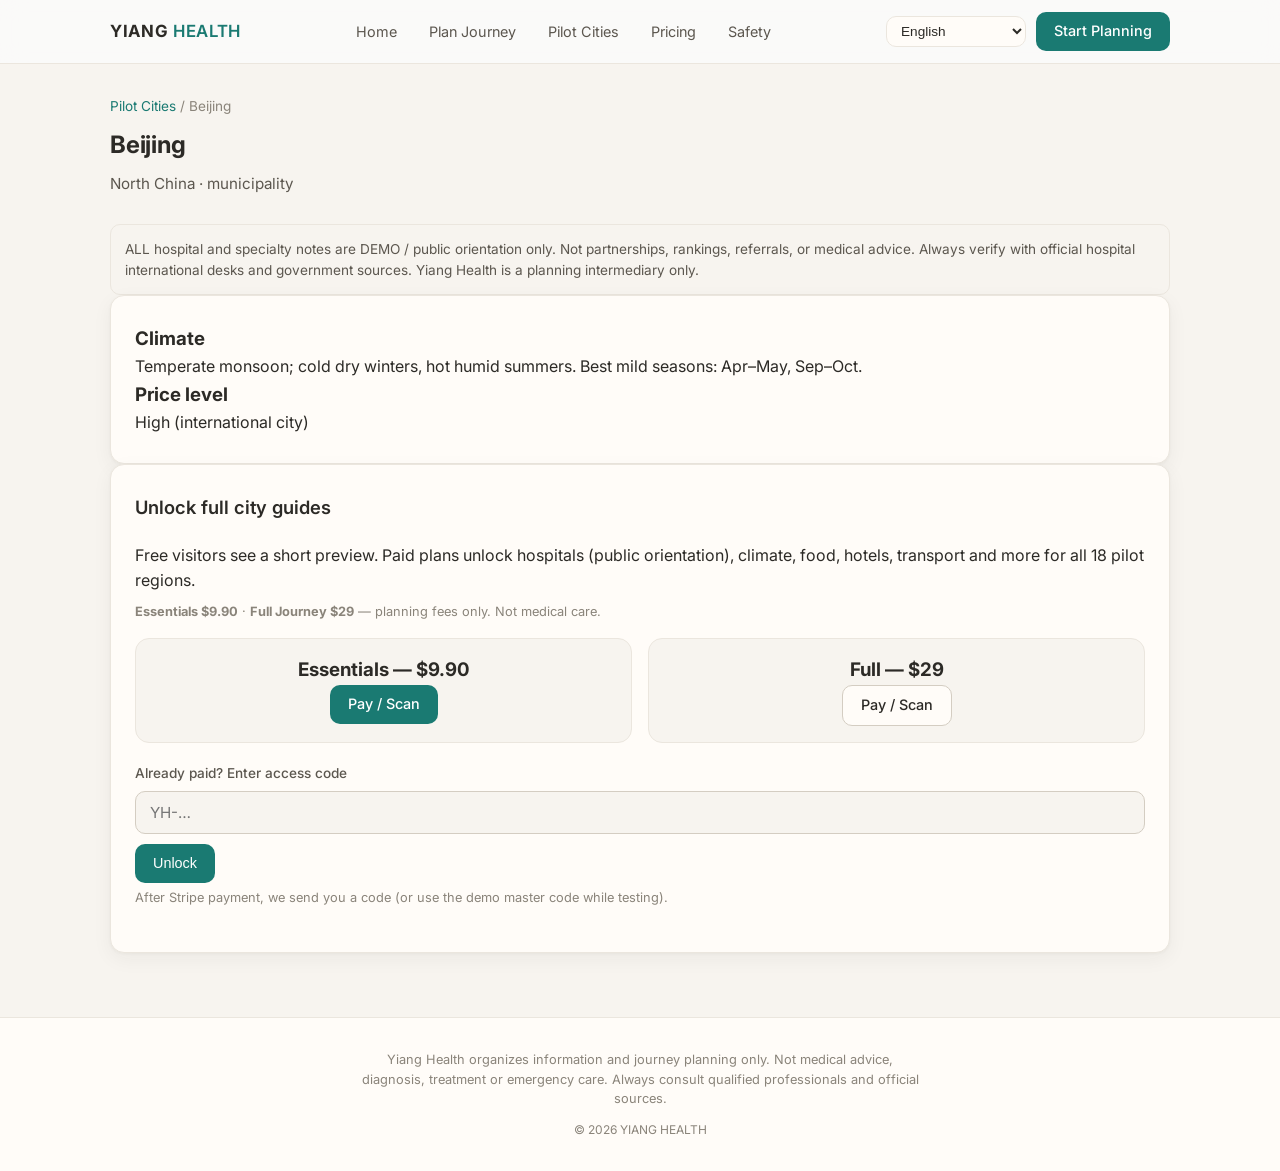
==== city.html @ 1e94e343 "Add PayPal WeChat Alipay payment panel" ====
<!DOCTYPE html>
<html lang="en">
<head>
  <meta charset="UTF-8">
  <meta name="viewport" content="width=device-width, initial-scale=1, viewport-fit=cover">
  <meta name="description" content="Pilot city detail — TCM orientation, climate, food, transport, hotels. Yiang Health planning intermediary. Not medical advice.">
  <meta name="theme-color" content="#1a7a72">
  <title>City Guide — Yiang Health</title>
  <link rel="manifest" href="manifest.json">
  <link rel="stylesheet" href="style.css">
  <link href="https://fonts.googleapis.com/css2?family=Inter:wght@400;500;600;700&display=swap" rel="stylesheet">
</head>
<body>
  <header class="site-header">
    <div class="header-inner">
      <a href="index.html" class="logo">YIANG <span>HEALTH</span></a>
      <button class="nav-toggle" aria-label="Menu" type="button"><span></span><span></span><span></span></button>
      <ul class="nav-links">
        <li><a href="index.html" data-i18n="nav_home">Home</a></li>
        <li><a href="planner.html" data-i18n="nav_planner">Plan Journey</a></li>
        <li><a href="destinations.html" data-i18n="nav_destinations">Pilot Cities</a></li>
        <li><a href="pricing.html" data-i18n="nav_pricing">Pricing</a></li>
        <li><a href="safety.html" data-i18n="nav_safety">Safety</a></li>
      </ul>
      <div class="header-actions">
        <select id="lang-select" aria-label="Language"></select>
        <a href="pricing.html" class="btn btn-primary" data-i18n="nav_start">Start Planning</a>
      </div>
    </div>
  </header>

  <main class="main">
    <div class="city-page" id="city-root">
      <p class="section-sub">Loading…</p>
    </div>
  </main>

  <footer class="site-footer">
    <div class="footer-inner">
      <p class="footer-disclaimer" data-i18n="footer_disclaimer">Yiang Health organizes information and journey planning only. Not medical advice.</p>
      <p class="footer-copy">© 2026 YIANG HEALTH</p>
    </div>
  </footer>

  <script src="modules/config.js"></script>
  <script src="modules/data.js"></script>
  <script src="modules/safety.js"></script>
  <script src="modules/i18n.js"></script>
  <script src="modules/access.js"></script>
  <script src="modules/wellness.js"></script>
  <script src="script.js"></script>
  <script>
  (function(){
    function lang(){ return (window.I18n && I18n.getCurrentLang()) || 'en'; }
    function L(obj){ if(!obj) return ''; if(typeof obj==='string') return obj; return obj[lang()] || obj.en || obj['zh-CN'] || ''; }

    async function loadPilots(){
      try {
        const r = await fetch('data/pilots.json');
        return await r.json();
      } catch(e){ return null; }
    }

    function paywallHtml(){
      const cfg = window.YiangConfig || {};
      const ess = (cfg.pricing||{}).essentials || {};
      const full = (cfg.pricing||{}).full || {};
      return `
        <div class="planner-card paywall-card">
          <h2>Unlock full city guides</h2>
          <p>Free visitors see a short preview. Paid plans unlock hospitals (public orientation), climate, food, hotels, transport and more for all 18 pilot regions.</p>
          <p class="storage-notice"><strong>Essentials $9.90</strong> · <strong>Full Journey $29</strong> — planning fees only. Not medical care.</p>
          <div class="pay-row">
            <div class="pay-block">
              <h3>Essentials — $9.90</h3>
              ${ess.qrImage ? `<img class="qr-img" src="${ess.qrImage}" alt="Pay QR Essentials" onerror="this.style.display='none'">` : ''}
              <a class="btn btn-primary" id="city-pay-ess" href="${ess.paymentUrl || '#'}" target="_blank" rel="noopener">Pay / Scan</a>
            </div>
            <div class="pay-block">
              <h3>Full — $29</h3>
              ${full.qrImage ? `<img class="qr-img" src="${full.qrImage}" alt="Pay QR Full" onerror="this.style.display='none'">` : ''}
              <a class="btn btn-secondary" id="city-pay-full" href="${full.paymentUrl || '#'}" target="_blank" rel="noopener">Pay / Scan</a>
            </div>
          </div>
          <div class="form-group" style="margin-top:20px">
            <label for="unlock-code">Already paid? Enter access code</label>
            <input type="text" id="unlock-code" placeholder="YH-…">
            <button type="button" class="btn btn-primary" id="btn-unlock" style="margin-top:10px">Unlock</button>
            <p class="form-hint">After Stripe payment, we send you a code (or use the demo master code while testing).</p>
          </div>
        </div>`;
    }

    function render(city, meta){
      const root = document.getElementById('city-root');
      const unlocked = window.AccessControl && AccessControl.hasAccess('essentials');
      const name = L(city.name);
      document.title = name + ' — Yiang Health';

      let distHtml = '';
      try {
        const home = JSON.parse(localStorage.getItem('yiang_home_coords')||'null');
        if(home && city.coords){
          const km = AccessControl.distanceKm(home.lat, home.lon, city.coords[0], city.coords[1]);
          distHtml = `<p class="city-dist">Approx. distance from your saved location: <strong>${km} km</strong> (great-circle, not flight path).</p>`;
        }
      } catch(e){}

      const preview = `
        <p class="breadcrumb"><a href="destinations.html">Pilot Cities</a> / ${name}</p>
        <h1 class="section-title">${name}</h1>
        <p class="section-sub">${L(city.region)} · ${city.pilotLevel || 'pilot'}</p>
        ${distHtml}
        <div class="disclaimer-box"><p>${L(meta.dataDisclaimer)}</p></div>
        <div class="planner-card">
          <h3>Climate</h3>
          <p>${L(city.climate)}</p>
          <h3>Price level</h3>
          <p>${L(city.priceLevel)}</p>
        </div>`;

      if(!unlocked){
        root.innerHTML = preview + paywallHtml();
        wireUnlock();
        return;
      }

      const hospitals = (city.hospitals||[]).map(h => `
        <div class="hospital-card">
          <strong>${L(h.name)}</strong>
          <div class="note">${L(h.note)}</div>
          <div class="action-meta">${(h.focus||[]).map(f=>`<span class="action-cat">${f}</span>`).join(' ')}</div>
        </div>`).join('');

      const attrs = (city.attractions||[]).map(a => `<li>${L(a)}</li>`).join('');

      root.innerHTML = preview + `
        <div class="planner-card">
          <h3>TCM / wellness orientation</h3>
          <p>${L(city.tcmFocus)}</p>
          <h3>Publicly known institutions (DEMO)</h3>
          ${hospitals || '<p>See official sources.</p>'}
        </div>
        <div class="planner-card">
          <h3>Transport</h3><p>${L(city.transport)}</p>
          <h3>Food</h3><p>${L(city.food)}</p>
          <h3>Hotels</h3><p>${L(city.hotelsNote)}</p>
          <h3>Attractions</h3><ul>${attrs}</ul>
        </div>
        <div class="planner-card">
          <h3>Official sources</h3>
          ${(city.officialSources||[]).map(s=>`<div><a href="${s.url}" target="_blank" rel="noopener">${s.name}</a></div>`).join('')}
          <p class="storage-notice">${city.disclaimer || ''}</p>
        </div>`;
    }

    function wireUnlock(){
      const btn = document.getElementById('btn-unlock');
      if(!btn) return;
      btn.addEventListener('click', () => {
        const code = (document.getElementById('unlock-code')||{}).value || '';
        const r = AccessControl.unlock('essentials', code.trim());
        if(r.ok){ location.reload(); }
        else alert(r.message || 'Invalid code');
      });
      // fix empty payment urls
      ['city-pay-ess','city-pay-full'].forEach((id,i)=>{
        const a = document.getElementById(id);
        if(!a) return;
        if(!a.getAttribute('href') || a.getAttribute('href')==='#'){
          a.addEventListener('click', e => {
            e.preventDefault();
            alert('Set Stripe Payment Link in modules/config.js (pricing.essentials.paymentUrl / full.paymentUrl), and optional QR images under assets/qr/');
          });
        }
      });
    }

    document.addEventListener('DOMContentLoaded', async () => {
      if(window.I18n) I18n.init();
      const params = new URLSearchParams(location.search);
      const id = params.get('id') || 'beijing';
      const data = await loadPilots();
      if(!data){ document.getElementById('city-root').innerHTML = '<p>Failed to load data.</p>'; return; }
      const city = (data.pilots||[]).find(c => c.id === id);
      if(!city){ document.getElementById('city-root').innerHTML = '<p>City not found. <a href="destinations.html">Back</a></p>'; return; }
      render(city, data);
    });
  })();
  if ('serviceWorker' in navigator) navigator.serviceWorker.register('service-worker.js').catch(()=>{});
  </script>
</body>
</html>
---- style.css ----
/* YIANG HEALTH V1.0 - Premium Minimal Design System */
:root {
  /* Warm Yiang Health palette — calm, inviting, trustworthy */
  --bg: #f7f4ef;
  --bg-card: #fffcf8;
  --text: #2c2a26;
  --text-secondary: #5c574f;
  --text-muted: #8a847a;
  --accent: #1a7a72;
  --accent-hover: #14635d;
  --accent-soft: #e4f3f1;
  --accent-warm: #c4784a;
  --border: #ebe6de;
  --border-strong: #d4cdc2;
  --danger: #b91c1c;
  --danger-bg: #fef2f2;
  --success: #2d7a4f;
  --radius: 14px;
  --radius-sm: 10px;
  --shadow: 0 1px 3px rgba(44,42,38,0.04), 0 6px 20px rgba(44,42,38,0.05);
  --shadow-lg: 0 8px 32px rgba(44,42,38,0.08);
  --font: 'Inter', -apple-system, BlinkMacSystemFont, 'Segoe UI', Roboto, 'Helvetica Neue', Arial, sans-serif;
  --font-cjk: 'Noto Sans SC', 'PingFang SC', 'Microsoft YaHei', sans-serif;
  --max-width: 1100px;
  --header-h: 64px;
}

*, *::before, *::after { box-sizing: border-box; margin: 0; padding: 0; }

html { scroll-behavior: smooth; }

body {
  font-family: var(--font);
  background: var(--bg);
  color: var(--text);
  line-height: 1.6;
  min-height: 100vh;
  -webkit-font-smoothing: antialiased;
}

body:lang(zh-CN), body:lang(zh-TW), [lang="zh-CN"], [lang="zh-TW"] {
  font-family: var(--font), var(--font-cjk);
}

/* RTL */
[dir="rtl"] body, html[dir="rtl"] { direction: rtl; text-align: right; }

a { color: var(--accent); text-decoration: none; }
a:hover { color: var(--accent-hover); }

img { max-width: 100%; height: auto; }

/* Header */
.site-header {
  position: sticky;
  top: 0;
  z-index: 100;
  background: rgba(250,250,250,0.92);
  backdrop-filter: blur(12px);
  border-bottom: 1px solid var(--border);
  height: var(--header-h);
}

.header-inner {
  max-width: var(--max-width);
  margin: 0 auto;
  padding: 0 20px;
  height: 100%;
  display: flex;
  align-items: center;
  justify-content: space-between;
  gap: 16px;
}

.logo {
  font-weight: 700;
  font-size: 1.05rem;
  letter-spacing: 0.04em;
  color: var(--text);
  white-space: nowrap;
}

.logo span { color: var(--accent); font-weight: 600; }

.nav-links {
  display: flex;
  align-items: center;
  gap: 8px;
  list-style: none;
}

.nav-links a {
  color: var(--text-secondary);
  font-size: 0.9rem;
  padding: 8px 12px;
  border-radius: var(--radius-sm);
  transition: background 0.15s, color 0.15s;
}

.nav-links a:hover, .nav-links a.active {
  color: var(--text);
  background: var(--accent-soft);
}

.header-actions {
  display: flex;
  align-items: center;
  gap: 10px;
}

#lang-select {
  font-size: 0.85rem;
  padding: 6px 10px;
  border: 1px solid var(--border);
  border-radius: var(--radius-sm);
  background: var(--bg-card);
  color: var(--text);
  cursor: pointer;
  max-width: 140px;
}

.btn {
  display: inline-flex;
  align-items: center;
  justify-content: center;
  gap: 6px;
  padding: 10px 18px;
  font-size: 0.9rem;
  font-weight: 500;
  border-radius: var(--radius-sm);
  border: none;
  cursor: pointer;
  transition: background 0.15s, transform 0.1s, box-shadow 0.15s;
  text-decoration: none;
  line-height: 1.3;
}

.btn:active { transform: scale(0.98); }

.btn-primary {
  background: var(--accent);
  color: #fff;
}

.btn-primary:hover {
  background: var(--accent-hover);
  color: #fff;
}

.btn-secondary {
  background: var(--bg-card);
  color: var(--text);
  border: 1px solid var(--border-strong);
}

.btn-secondary:hover {
  background: var(--accent-soft);
  border-color: var(--accent);
}

.btn-ghost {
  background: transparent;
  color: var(--text-secondary);
}

.btn-lg {
  padding: 14px 28px;
  font-size: 1rem;
  border-radius: var(--radius);
}

.btn-block { width: 100%; }

/* Main */
.main {
  max-width: var(--max-width);
  margin: 0 auto;
  padding: 32px 20px 64px;
}

/* Hero */
.hero {
  text-align: center;
  padding: 48px 0 56px;
}

.hero-badge {
  display: inline-block;
  font-size: 0.8rem;
  font-weight: 500;
  color: var(--accent);
  background: var(--accent-soft);
  padding: 6px 14px;
  border-radius: 100px;
  margin-bottom: 20px;
  letter-spacing: 0.02em;
}

.hero h1 {
  font-size: clamp(1.6rem, 4vw, 2.4rem);
  font-weight: 700;
  line-height: 1.25;
  letter-spacing: -0.02em;
  max-width: 780px;
  margin: 0 auto 16px;
}

.hero-sub {
  font-size: 1.05rem;
  color: var(--text-secondary);
  max-width: 620px;
  margin: 0 auto 32px;
  line-height: 1.55;
}

.hero-cta {
  display: flex;
  flex-wrap: wrap;
  gap: 12px;
  justify-content: center;
}

.core-position {
  margin-top: 40px;
  padding: 20px 24px;
  background: var(--bg-card);
  border: 1px solid var(--border);
  border-radius: var(--radius);
  max-width: 520px;
  margin-left: auto;
  margin-right: auto;
  box-shadow: var(--shadow);
}

.core-position p {
  font-size: 0.95rem;
  font-weight: 500;
  color: var(--text);
}

.core-position .zh {
  margin-top: 6px;
  font-size: 0.9rem;
  color: var(--text-secondary);
}

/* Value cards */
.values {
  display: grid;
  grid-template-columns: repeat(auto-fit, minmax(240px, 1fr));
  gap: 16px;
  margin-top: 48px;
}

.value-card {
  background: var(--bg-card);
  border: 1px solid var(--border);
  border-radius: var(--radius);
  padding: 24px;
  box-shadow: var(--shadow);
  transition: box-shadow 0.2s;
}

.value-card:hover { box-shadow: var(--shadow-lg); }

.value-card h3 {
  font-size: 1rem;
  font-weight: 600;
  margin-bottom: 8px;
  color: var(--text);
}

.value-card p {
  font-size: 0.9rem;
  color: var(--text-secondary);
  line-height: 1.5;
}

/* Section titles */
.section-title {
  font-size: 1.5rem;
  font-weight: 700;
  letter-spacing: -0.01em;
  margin-bottom: 8px;
}

.section-sub {
  color: var(--text-secondary);
  margin-bottom: 28px;
  font-size: 0.95rem;
}

/* Planner */
.planner-wrap {
  max-width: 640px;
  margin: 0 auto;
}

.steps-indicator {
  display: flex;
  gap: 8px;
  margin-bottom: 28px;
}

.step-dot {
  flex: 1;
  height: 4px;
  background: var(--border);
  border-radius: 2px;
  transition: background 0.2s;
}

.step-dot.active { background: var(--accent); }
.step-dot.done { background: var(--accent); opacity: 0.5; }

.planner-card {
  background: var(--bg-card);
  border: 1px solid var(--border);
  border-radius: var(--radius);
  padding: 28px 24px;
  box-shadow: var(--shadow);
}

.planner-card h2 {
  font-size: 1.15rem;
  font-weight: 600;
  margin-bottom: 20px;
}

.form-group {
  margin-bottom: 18px;
}

.form-group label {
  display: block;
  font-size: 0.85rem;
  font-weight: 500;
  color: var(--text-secondary);
  margin-bottom: 6px;
}

.form-group input,
.form-group select,
.form-group textarea {
  width: 100%;
  padding: 11px 14px;
  font-size: 0.95rem;
  border: 1px solid var(--border-strong);
  border-radius: var(--radius-sm);
  background: var(--bg);
  color: var(--text);
  font-family: inherit;
  transition: border-color 0.15s;
}

.form-group input:focus,
.form-group select:focus,
.form-group textarea:focus {
  outline: none;
  border-color: var(--accent);
  box-shadow: 0 0 0 3px var(--accent-soft);
}

.form-group textarea {
  min-height: 100px;
  resize: vertical;
}

.form-hint {
  font-size: 0.8rem;
  color: var(--text-muted);
  margin-top: 6px;
  line-height: 1.4;
}

.purpose-grid {
  display: grid;
  grid-template-columns: 1fr 1fr;
  gap: 10px;
}

.purpose-option {
  position: relative;
}

.purpose-option input {
  position: absolute;
  opacity: 0;
  pointer-events: none;
}

.purpose-option label {
  display: block;
  padding: 14px 12px;
  border: 1px solid var(--border-strong);
  border-radius: var(--radius-sm);
  font-size: 0.88rem;
  font-weight: 500;
  text-align: center;
  cursor: pointer;
  transition: all 0.15s;
  color: var(--text);
  margin: 0;
}

.purpose-option input:checked + label {
  border-color: var(--accent);
  background: var(--accent-soft);
  color: var(--accent);
}

.dest-chips {
  display: flex;
  flex-wrap: wrap;
  gap: 8px;
}

.dest-chip {
  display: inline-flex;
  align-items: center;
  gap: 4px;
}

.dest-chip input { display: none; }

.dest-chip label {
  padding: 8px 14px;
  border: 1px solid var(--border-strong);
  border-radius: 100px;
  font-size: 0.85rem;
  cursor: pointer;
  transition: all 0.15s;
  margin: 0;
}

.dest-chip input:checked + label {
  background: var(--accent);
  border-color: var(--accent);
  color: #fff;
}

.planner-actions {
  display: flex;
  gap: 12px;
  margin-top: 24px;
  flex-wrap: wrap;
}

.planner-actions .btn { flex: 1; min-width: 120px; }

/* Results */
.result-card {
  background: var(--bg-card);
  border: 1px solid var(--border);
  border-radius: var(--radius);
  padding: 24px;
  margin-bottom: 16px;
  box-shadow: var(--shadow);
}

.result-card h3 {
  font-size: 1rem;
  font-weight: 600;
  margin-bottom: 12px;
  color: var(--accent);
}

.result-meta {
  display: flex;
  flex-wrap: wrap;
  gap: 12px;
  font-size: 0.85rem;
  color: var(--text-muted);
  margin-bottom: 20px;
}

.dest-item {
  padding: 14px 0;
  border-bottom: 1px solid var(--border);
}

.dest-item:last-child { border-bottom: none; }

.dest-item strong { display: block; margin-bottom: 4px; }

.dest-item .note {
  font-size: 0.85rem;
  color: var(--text-muted);
  margin-top: 4px;
}

.phase-item {
  padding: 12px 0;
  border-bottom: 1px solid var(--border);
}

.phase-item:last-child { border-bottom: none; }

.phase-item .phase-name {
  font-weight: 600;
  font-size: 0.9rem;
  margin-bottom: 4px;
}

.list-plain {
  list-style: none;
}

.list-plain li {
  padding: 8px 0;
  padding-left: 18px;
  position: relative;
  font-size: 0.92rem;
  color: var(--text-secondary);
}

.list-plain li::before {
  content: '·';
  position: absolute;
  left: 4px;
  color: var(--accent);
  font-weight: 700;
}

.source-item {
  padding: 10px 0;
  border-bottom: 1px solid var(--border);
  font-size: 0.9rem;
}

.source-item:last-child { border-bottom: none; }

.source-item a { font-weight: 500; }

.disclaimer-box {
  background: #f8f8f8;
  border: 1px solid var(--border);
  border-radius: var(--radius-sm);
  padding: 16px;
  font-size: 0.85rem;
  color: var(--text-secondary);
  line-height: 1.5;
}

/* Emergency */
.emergency-box {
  background: var(--danger-bg);
  border: 1px solid #fecaca;
  border-radius: var(--radius);
  padding: 32px 24px;
  text-align: center;
  max-width: 520px;
  margin: 40px auto;
}

.emergency-box h2 {
  color: var(--danger);
  font-size: 1.2rem;
  margin-bottom: 12px;
}

.emergency-box p {
  color: var(--text);
  margin-bottom: 24px;
  line-height: 1.55;
}

/* Destinations page */
.city-grid {
  display: grid;
  grid-template-columns: repeat(auto-fill, minmax(260px, 1fr));
  gap: 16px;
}

.city-card {
  background: var(--bg-card);
  border: 1px solid var(--border);
  border-radius: var(--radius);
  padding: 22px;
  box-shadow: var(--shadow);
}

.city-card h3 {
  font-size: 1.1rem;
  margin-bottom: 4px;
}

.city-card .region {
  font-size: 0.8rem;
  color: var(--text-muted);
  margin-bottom: 12px;
}

.city-card ul {
  list-style: none;
  font-size: 0.88rem;
  color: var(--text-secondary);
}

.city-card ul li {
  padding: 3px 0;
  padding-left: 14px;
  position: relative;
}

.city-card ul li::before {
  content: '–';
  position: absolute;
  left: 0;
  color: var(--accent);
}

.city-status {
  margin-top: 12px;
  font-size: 0.75rem;
  color: var(--text-muted);
}

/* Pricing */
.pricing-grid {
  display: grid;
  grid-template-columns: repeat(auto-fit, minmax(260px, 1fr));
  gap: 20px;
  margin-top: 32px;
}

.price-card {
  background: var(--bg-card);
  border: 1px solid var(--border);
  border-radius: var(--radius);
  padding: 28px 24px;
  box-shadow: var(--shadow);
  display: flex;
  flex-direction: column;
}

.price-card.featured {
  border-color: var(--accent);
  box-shadow: var(--shadow-lg);
  position: relative;
}

.price-card.featured::before {
  content: 'Popular';
  position: absolute;
  top: -10px;
  left: 50%;
  transform: translateX(-50%);
  background: var(--accent);
  color: #fff;
  font-size: 0.7rem;
  font-weight: 600;
  padding: 3px 12px;
  border-radius: 100px;
}

.price-card h3 {
  font-size: 1.1rem;
  margin-bottom: 8px;
}

.price-amount {
  font-size: 2rem;
  font-weight: 700;
  letter-spacing: -0.02em;
  margin-bottom: 8px;
}

.price-card p {
  font-size: 0.9rem;
  color: var(--text-secondary);
  flex: 1;
  margin-bottom: 20px;
}

.pricing-note {
  margin-top: 36px;
  padding: 20px;
  background: var(--bg-card);
  border: 1px solid var(--border);
  border-radius: var(--radius);
  font-size: 0.88rem;
  color: var(--text-secondary);
  line-height: 1.55;
}

/* Safety / Legal pages */
.legal-content {
  max-width: 720px;
  margin: 0 auto;
}

.legal-content h1 {
  font-size: 1.6rem;
  margin-bottom: 8px;
}

.legal-content h2 {
  font-size: 1.1rem;
  margin-top: 28px;
  margin-bottom: 10px;
  color: var(--text);
}

.legal-content p, .legal-content li {
  font-size: 0.95rem;
  color: var(--text-secondary);
  margin-bottom: 10px;
  line-height: 1.6;
}

.legal-content ul {
  padding-left: 20px;
  margin-bottom: 16px;
}

.legal-content li { margin-bottom: 6px; }

/* Footer */
.site-footer {
  border-top: 1px solid var(--border);
  padding: 32px 20px;
  background: var(--bg-card);
}

.footer-inner {
  max-width: var(--max-width);
  margin: 0 auto;
  text-align: center;
}

.footer-links {
  display: flex;
  flex-wrap: wrap;
  justify-content: center;
  gap: 16px;
  margin-bottom: 16px;
}

.footer-links a {
  font-size: 0.85rem;
  color: var(--text-secondary);
}

.footer-disclaimer {
  font-size: 0.8rem;
  color: var(--text-muted);
  max-width: 560px;
  margin: 0 auto 12px;
  line-height: 1.5;
}

.footer-copy {
  font-size: 0.75rem;
  color: var(--text-muted);
}

/* Mobile nav */
.nav-toggle {
  display: none;
  background: none;
  border: none;
  padding: 8px;
  cursor: pointer;
}

.nav-toggle span {
  display: block;
  width: 22px;
  height: 2px;
  background: var(--text);
  margin: 5px 0;
  border-radius: 1px;
}

/* Responsive */
@media (max-width: 768px) {
  .nav-links {
    display: none;
    position: absolute;
    top: var(--header-h);
    left: 0;
    right: 0;
    background: var(--bg-card);
    flex-direction: column;
    padding: 12px;
    border-bottom: 1px solid var(--border);
    box-shadow: var(--shadow);
  }

  .nav-links.open { display: flex; }

  .nav-toggle { display: block; }

  .header-inner { position: relative; }

  .purpose-grid { grid-template-columns: 1fr; }

  .hero { padding: 32px 0 40px; }

  .main { padding: 24px 16px 48px; }

  .planner-card { padding: 20px 16px; }
}

@media (max-width: 480px) {
  .hero-cta { flex-direction: column; }
  .hero-cta .btn { width: 100%; }
  .btn-lg { padding: 12px 20px; }
}

/* Utility */
.hidden { display: none !important; }
.text-center { text-align: center; }
.mt-24 { margin-top: 24px; }
.mb-16 { margin-bottom: 16px; }

/* Loading */
.loading-spinner {
  display: inline-block;
  width: 20px;
  height: 20px;
  border: 2px solid var(--border);
  border-top-color: var(--accent);
  border-radius: 50%;
  animation: spin 0.7s linear infinite;
}

@keyframes spin {
  to { transform: rotate(360deg); }
}

/* ========== V1.1 Wellness additions ========== */
.goal-grid {
  display: grid;
  grid-template-columns: repeat(auto-fill, minmax(140px, 1fr));
  gap: 12px;
  margin-bottom: 8px;
}

.goal-option {
  display: block;
  cursor: pointer;
}

.goal-option input {
  position: absolute;
  opacity: 0;
  pointer-events: none;
}

.goal-card {
  display: flex;
  flex-direction: column;
  align-items: flex-start;
  gap: 6px;
  padding: 14px 12px;
  border: 1.5px solid var(--border);
  border-radius: 12px;
  background: var(--bg-card);
  transition: border-color 0.15s, box-shadow 0.15s;
  min-height: 110px;
  height: 100%;
}

.goal-option input:checked + .goal-card,
.goal-option:hover .goal-card {
  border-color: var(--accent);
  box-shadow: 0 0 0 1px var(--accent);
}

.goal-icon {
  font-size: 1.4rem;
  line-height: 1;
}

.goal-title {
  font-weight: 600;
  font-size: 0.92rem;
  color: var(--text);
}

.goal-desc {
  font-size: 0.78rem;
  color: var(--text-muted);
  line-height: 1.35;
}

.action-list {
  display: flex;
  flex-direction: column;
  gap: 12px;
}

.action-item {
  display: flex;
  gap: 12px;
  align-items: flex-start;
  padding: 14px;
  border: 1px solid var(--border);
  border-radius: 12px;
  background: var(--bg);
  transition: background 0.15s, border-color 0.15s;
}

.action-item.is-done {
  background: rgba(13, 115, 119, 0.06);
  border-color: rgba(13, 115, 119, 0.35);
}

.action-item.is-done .action-title {
  text-decoration: line-through;
  opacity: 0.75;
}

.action-check {
  position: relative;
  flex-shrink: 0;
  width: 24px;
  height: 24px;
  margin-top: 2px;
  cursor: pointer;
}

.action-check input {
  position: absolute;
  opacity: 0;
  width: 100%;
  height: 100%;
  margin: 0;
  cursor: pointer;
}

.action-check .checkmark {
  display: block;
  width: 22px;
  height: 22px;
  border: 2px solid var(--border);
  border-radius: 6px;
  background: var(--bg-card);
}

.action-check input:checked + .checkmark {
  background: var(--accent);
  border-color: var(--accent);
}

.action-check input:checked + .checkmark::after {
  content: '';
  position: absolute;
  left: 7px;
  top: 3px;
  width: 6px;
  height: 11px;
  border: solid #fff;
  border-width: 0 2px 2px 0;
  transform: rotate(45deg);
}

.action-main { flex: 1; min-width: 0; }

.action-title {
  font-weight: 600;
  font-size: 0.95rem;
  margin-bottom: 4px;
}

.action-rec {
  font-size: 0.85rem;
  color: var(--text-secondary);
  line-height: 1.4;
  margin-bottom: 6px;
}

.action-meta {
  display: flex;
  gap: 10px;
  font-size: 0.75rem;
  color: var(--text-muted);
}

.action-cat {
  text-transform: capitalize;
  background: var(--bg-card);
  padding: 2px 8px;
  border-radius: 999px;
  border: 1px solid var(--border);
}

.action-status {
  font-size: 0.8rem;
  color: var(--text-muted);
  white-space: nowrap;
}

.plan-goal-badge {
  display: inline-flex;
  align-items: center;
  gap: 8px;
  padding: 8px 14px;
  background: rgba(13, 115, 119, 0.08);
  border-radius: 999px;
  margin-bottom: 20px;
  font-size: 0.95rem;
}

.storage-notice {
  font-size: 0.8rem;
  color: var(--text-muted);
  margin: 8px 0 16px;
}

.result-actions-bar,
.dash-actions-bar {
  display: flex;
  flex-wrap: wrap;
  gap: 12px;
  margin-top: 24px;
}

.disclaimer-box {
  margin-top: 28px;
  padding: 14px;
  background: var(--bg);
  border-radius: 10px;
  border: 1px solid var(--border);
  font-size: 0.85rem;
  color: var(--text-secondary);
}

.progress-summary {
  display: flex;
  flex-wrap: wrap;
  gap: 24px;
  align-items: center;
}

.progress-ring-wrap {
  text-align: center;
  min-width: 100px;
}

.progress-percent {
  font-size: 2rem;
  font-weight: 700;
  color: var(--accent);
  line-height: 1.1;
}

.progress-label {
  font-size: 0.85rem;
  color: var(--text-muted);
  margin-top: 4px;
}

.weekly-bars {
  display: flex;
  align-items: flex-end;
  gap: 8px;
  height: 100px;
  padding-top: 8px;
}

.week-bar {
  flex: 1;
  display: flex;
  flex-direction: column;
  align-items: center;
  gap: 6px;
  height: 100%;
  justify-content: flex-end;
}

.week-bar .bar {
  width: 100%;
  max-width: 28px;
  background: var(--accent);
  border-radius: 4px 4px 0 0;
  min-height: 4px;
  transition: height 0.3s;
}

.week-bar span {
  font-size: 0.7rem;
  color: var(--text-muted);
}

.dashboard-wrap {
  max-width: 720px;
  margin: 0 auto;
}

.emergency-card {
  border-color: #c44;
  background: #fff8f8;
}

.loading-text {
  text-align: center;
  padding: 40px 0;
  color: var(--text-secondary);
}

@media (max-width: 640px) {
  .goal-grid {
    grid-template-columns: 1fr 1fr;
  }
  .action-item {
    flex-wrap: wrap;
  }
}

/* RTL fine-tuning */
[dir="rtl"] .action-item {
  flex-direction: row-reverse;
}
[dir="rtl"] .action-check .checkmark::after {
  left: auto;
  right: 7px;
}

/* V1.2 warm journey accents */
.hero {
  background: linear-gradient(165deg, #f7f4ef 0%, #eef6f4 45%, #f7f4ef 100%);
  border-radius: 0 0 24px 24px;
}
.hero-badge {
  background: var(--accent-soft);
  color: var(--accent);
  border: 1px solid rgba(26,122,114,0.15);
}
.core-position {
  margin-top: 28px;
  padding: 16px 20px;
  background: rgba(255,252,248,0.9);
  border-left: 3px solid var(--accent);
  border-radius: 0 var(--radius-sm) var(--radius-sm) 0;
  max-width: 640px;
}
.price-card.featured {
  border-color: var(--accent);
  box-shadow: var(--shadow-lg);
}

/* V1.3 city cards & paywall */
a.city-card-link {
  display: block;
  color: inherit;
  text-decoration: none;
  transition: transform 0.15s, box-shadow 0.15s;
}
a.city-card-link:hover {
  transform: translateY(-2px);
  box-shadow: var(--shadow-lg);
  color: inherit;
}
.paywall-card .pay-row {
  display: grid;
  grid-template-columns: 1fr 1fr;
  gap: 16px;
  margin-top: 16px;
}
.pay-block {
  padding: 16px;
  border: 1px solid var(--border);
  border-radius: var(--radius);
  text-align: center;
  background: var(--bg);
}
.qr-img {
  width: 160px;
  height: 160px;
  object-fit: contain;
  margin: 12px auto;
  display: block;
  background: #fff;
  border-radius: 8px;
}
.hospital-card {
  padding: 12px 0;
  border-bottom: 1px solid var(--border);
}
.hospital-card:last-child { border-bottom: none; }
.breadcrumb { font-size: 0.85rem; color: var(--text-muted); margin-bottom: 8px; }
.city-dist { font-size: 0.9rem; margin: 8px 0 16px; }
@media (max-width: 640px) {
  .paywall-card .pay-row { grid-template-columns: 1fr; }
}

.pay-methods {
  display: grid;
  grid-template-columns: repeat(3, 1fr);
  gap: 16px;
  margin: 16px 0 20px;
}
@media (max-width: 720px) {
  .pay-methods { grid-template-columns: 1fr; }
}
.pay-panel { border: 2px solid var(--accent); }
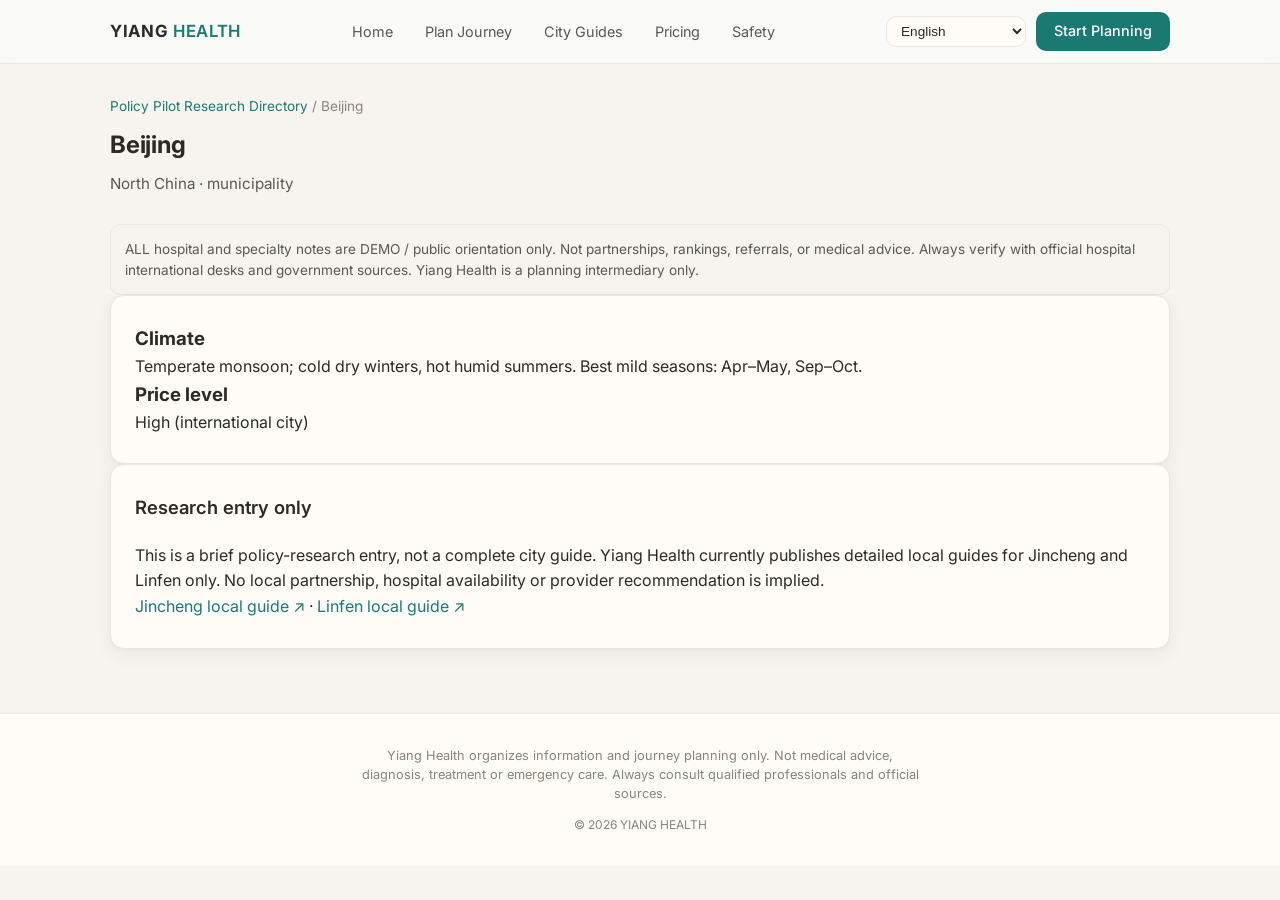
==== commit 55770808: "Focus Health site on Jincheng and Linfen" ====
--- a/city.html
+++ b/city.html
@@ -61,39 +61,11 @@
       } catch(e){ return null; }
     }
 
-    function paywallHtml(){
-      const cfg = window.YiangConfig || {};
-      const ess = (cfg.pricing||{}).essentials || {};
-      const full = (cfg.pricing||{}).full || {};
-      return `
-        <div class="planner-card paywall-card">
-          <h2>Unlock full city guides</h2>
-          <p>Free visitors see a short preview. Paid plans unlock hospitals (public orientation), climate, food, hotels, transport and more for all 18 pilot regions.</p>
-          <p class="storage-notice"><strong>Essentials $9.90</strong> · <strong>Full Journey $29</strong> — planning fees only. Not medical care.</p>
-          <div class="pay-row">
-            <div class="pay-block">
-              <h3>Essentials — $9.90</h3>
-              ${ess.qrImage ? `<img class="qr-img" src="${ess.qrImage}" alt="Pay QR Essentials" onerror="this.style.display='none'">` : ''}
-              <a class="btn btn-primary" id="city-pay-ess" href="${ess.paymentUrl || '#'}" target="_blank" rel="noopener">Pay / Scan</a>
-            </div>
-            <div class="pay-block">
-              <h3>Full — $29</h3>
-              ${full.qrImage ? `<img class="qr-img" src="${full.qrImage}" alt="Pay QR Full" onerror="this.style.display='none'">` : ''}
-              <a class="btn btn-secondary" id="city-pay-full" href="${full.paymentUrl || '#'}" target="_blank" rel="noopener">Pay / Scan</a>
-            </div>
-          </div>
-          <div class="form-group" style="margin-top:20px">
-            <label for="unlock-code">Already paid? Enter access code</label>
-            <input type="text" id="unlock-code" placeholder="YH-…">
-            <button type="button" class="btn btn-primary" id="btn-unlock" style="margin-top:10px">Unlock</button>
-            <p class="form-hint">After Stripe payment, we send you a code (or use the demo master code while testing).</p>
-          </div>
-        </div>`;
-    }
+    function paywallHtml(){ return '<div class="planner-card paywall-card"><h2>Research entry only</h2><p>This is a brief policy-research entry, not a complete city guide. Yiang Health currently publishes detailed local guides for Jincheng and Linfen only. No local partnership, hospital availability or provider recommendation is implied.</p><p><a href="jincheng-zh.html">Jincheng local guide ↗</a> · <a href="linfen-zh.html">Linfen local guide ↗</a></p></div>'; }
 
     function render(city, meta){
       const root = document.getElementById('city-root');
-      const unlocked = window.AccessControl && AccessControl.hasAccess('essentials');
+      const unlocked = false;
       const name = L(city.name);
       document.title = name + ' — Yiang Health';
 
@@ -107,7 +79,7 @@
       } catch(e){}
 
       const preview = `
-        <p class="breadcrumb"><a href="destinations.html">Pilot Cities</a> / ${name}</p>
+        <p class="breadcrumb"><a href="destinations.html">Policy Pilot Research Directory</a> / ${name}</p>
         <h1 class="section-title">${name}</h1>
         <p class="section-sub">${L(city.region)} · ${city.pilotLevel || 'pilot'}</p>
         ${distHtml}
--- a/style.css
+++ b/style.css
@@ -145,6 +145,8 @@
 .btn-primary:hover {
   background: var(--accent-hover);
   color: #fff;
+  transform: translateY(-2px);
+  box-shadow: 0 8px 18px rgba(26,122,114,0.25);
 }
 
 .btn-secondary {
@@ -258,10 +260,35 @@
   border-radius: var(--radius);
   padding: 24px;
   box-shadow: var(--shadow);
-  transition: box-shadow 0.2s;
-}
-
-.value-card:hover { box-shadow: var(--shadow-lg); }
+  transition: box-shadow 0.25s, transform 0.25s;
+  animation: cardFadeUp 0.6s ease-out both;
+}
+
+.value-card:nth-child(1) { animation-delay: 0.05s; }
+.value-card:nth-child(2) { animation-delay: 0.15s; }
+.value-card:nth-child(3) { animation-delay: 0.25s; }
+.value-card:nth-child(4) { animation-delay: 0.35s; }
+
+.value-card:hover {
+  box-shadow: var(--shadow-lg);
+  transform: translateY(-4px);
+}
+
+.value-icon {
+  font-size: 1.8rem;
+  margin-bottom: 10px;
+  line-height: 1;
+}
+
+@keyframes cardFadeUp {
+  from { opacity: 0; transform: translateY(14px); }
+  to { opacity: 1; transform: translateY(0); }
+}
+
+@keyframes heroFadeIn {
+  from { opacity: 0; }
+  to { opacity: 1; }
+}
 
 .value-card h3 {
   font-size: 1rem;
@@ -682,6 +709,34 @@
   font-size: 0.88rem;
   color: var(--text-secondary);
   line-height: 1.55;
+}
+
+.foreign-card-tip {
+  display: flex;
+  align-items: flex-start;
+  gap: 14px;
+  max-width: 780px;
+  margin: 18px auto 8px;
+  padding: 16px 20px;
+  background: #fff6ee;
+  border: 1.5px solid var(--accent-warm);
+  border-radius: var(--radius);
+  box-shadow: 0 2px 10px rgba(196,120,74,0.12);
+  font-size: 0.92rem;
+  line-height: 1.5;
+  color: var(--text);
+}
+
+.foreign-card-tip-icon {
+  font-size: 1.4rem;
+  line-height: 1;
+  flex-shrink: 0;
+}
+
+.foreign-card-tip-zh {
+  margin-top: 6px;
+  font-size: 0.85rem;
+  color: var(--text-secondary);
 }
 
 /* Safety / Legal pages */
@@ -1121,8 +1176,13 @@
 
 /* V1.2 warm journey accents */
 .hero {
-  background: linear-gradient(165deg, #f7f4ef 0%, #eef6f4 45%, #f7f4ef 100%);
+  background:
+    linear-gradient(165deg, rgba(247,244,239,0.94) 0%, rgba(238,246,244,0.92) 45%, rgba(247,244,239,0.94) 100%),
+    url("image/hero-wellness.webp");
+  background-size: cover;
+  background-position: center;
   border-radius: 0 0 24px 24px;
+  animation: heroFadeIn 0.8s ease-out both;
 }
 .hero-badge {
   background: var(--accent-soft);
@@ -1197,3 +1257,292 @@
   .pay-methods { grid-template-columns: 1fr; }
 }
 .pay-panel { border: 2px solid var(--accent); }
+
+/* ========== YIANG HEALTH HOMEPAGE REFRESH · 2026-10 ========== */
+.home-redesign {
+  --home-forest: #173e35;
+  --home-forest-2: #24594b;
+  --home-sage: #dce8dd;
+  --home-cream: #f7f4ec;
+  --home-ink: #1c2e28;
+  --home-muted: #63736b;
+  --home-gold: #c99c5b;
+  background: #fbfaf6;
+  color: var(--home-ink);
+  font-family: 'DM Sans', var(--font);
+}
+.home-redesign .site-header {
+  background: rgba(251,250,246,.94);
+  border-bottom-color: rgba(23,62,53,.1);
+}
+.home-redesign .logo { font-size: 1.08rem; letter-spacing: .11em; }
+.home-redesign .logo span { color: var(--home-forest-2); letter-spacing: .08em; }
+.home-redesign .nav-links a { font-size: .86rem; }
+.home-redesign .btn { border-radius: 999px; padding: 11px 20px; font-weight: 600; }
+.home-redesign .btn-primary { background: var(--home-forest); box-shadow: 0 8px 18px rgba(23,62,53,.12); }
+.home-redesign .btn-primary:hover { background: var(--home-forest-2); box-shadow: 0 12px 24px rgba(23,62,53,.2); }
+.home-redesign .btn-secondary { background: rgba(255,255,255,.62); border-color: rgba(23,62,53,.2); }
+.home-redesign .btn-secondary:hover { background: #fff; border-color: var(--home-forest); }
+.home-hero {
+  position: relative;
+  overflow: hidden;
+  padding: clamp(44px, 7vw, 92px) 22px clamp(48px, 7vw, 88px);
+  background: radial-gradient(ellipse at 78% 22%, rgba(220,232,221,.68), transparent 38%), #f7f4ec;
+}
+.home-hero-inner {
+  width: min(1160px, 100%);
+  margin: 0 auto;
+  display: grid;
+  grid-template-columns: minmax(0, 1fr) minmax(340px, .92fr);
+  align-items: center;
+  gap: clamp(34px, 6vw, 78px);
+}
+.home-hero-copy { position: relative; z-index: 1; padding: 12px 0; }
+.eyebrow, .section-kicker {
+  display: inline-flex;
+  align-items: center;
+  gap: 9px;
+  color: var(--home-forest-2);
+  font-size: .72rem;
+  font-weight: 700;
+  letter-spacing: .16em;
+  line-height: 1.5;
+}
+.eyebrow { padding: 8px 12px; border: 1px solid rgba(23,62,53,.14); border-radius: 99px; background: rgba(255,255,255,.48); letter-spacing: .08em; }
+.eyebrow-dot { width: 7px; height: 7px; border-radius: 50%; background: var(--home-gold); box-shadow: 0 0 0 4px rgba(201,156,91,.16); }
+.home-hero h1 {
+  max-width: 650px;
+  margin: 24px 0 20px;
+  font-family: 'Playfair Display', Georgia, serif;
+  font-size: clamp(2.65rem, 5.4vw, 4.9rem);
+  line-height: 1.05;
+  letter-spacing: -.045em;
+  font-weight: 600;
+  color: var(--home-forest);
+}
+.home-hero-sub {
+  max-width: 570px;
+  color: #53675e;
+  font-size: clamp(1rem, 1.5vw, 1.13rem);
+  line-height: 1.8;
+  margin-bottom: 30px;
+}
+.home-hero-cta { display: flex; flex-wrap: wrap; gap: 12px; align-items: center; }
+.home-hero .btn-lg { padding: 15px 24px; font-size: .94rem; }
+.home-hero-note { display: flex; gap: 9px; align-items: center; margin-top: 25px; color: #63736b; font-size: .84rem; }
+.note-mark { display: inline-grid; place-items: center; width: 21px; height: 21px; border-radius: 50%; background: #e0eadf; color: var(--home-forest); font-size: .76rem; font-weight: 700; }
+.home-hero-visual { min-width: 0; position: relative; padding: 0 0 22px 18px; }
+.home-hero-visual::before { content: ""; position: absolute; width: 68%; height: 72%; top: -18px; right: -18px; border: 1px solid rgba(23,62,53,.18); border-radius: 48% 48% 22px 22px; }
+.home-hero-visual > img {
+  display: block;
+  position: relative;
+  z-index: 1;
+  width: 100%;
+  height: clamp(390px, 43vw, 540px);
+  object-fit: cover;
+  border-radius: 48% 48% 18px 18px;
+  box-shadow: 0 28px 60px rgba(34,65,52,.17);
+  background: #dce8dd;
+}
+.visual-caption {
+  position: absolute;
+  z-index: 2;
+  left: 0;
+  bottom: 0;
+  width: min(82%, 360px);
+  display: flex;
+  flex-direction: column;
+  gap: 7px;
+  padding: 19px 22px;
+  border: 1px solid rgba(255,255,255,.48);
+  border-radius: 14px;
+  color: #fff;
+  background: rgba(23,62,53,.94);
+  box-shadow: 0 14px 35px rgba(23,62,53,.2);
+}
+.caption-kicker { color: #d6dfce; font-size: .64rem; font-weight: 700; letter-spacing: .16em; }
+.caption-title { font-family: 'Playfair Display', Georgia, serif; font-size: 1.18rem; line-height: 1.25; }
+.floating-note {
+  position: absolute;
+  z-index: 3;
+  right: -7px;
+  top: 18%;
+  display: flex;
+  align-items: center;
+  gap: 10px;
+  max-width: 220px;
+  padding: 13px 16px;
+  border: 1px solid rgba(23,62,53,.1);
+  border-radius: 12px;
+  background: rgba(255,255,255,.94);
+  color: var(--home-forest);
+  box-shadow: 0 12px 35px rgba(30,57,45,.12);
+  font-size: .78rem;
+  font-weight: 700;
+}
+.floating-note-icon { color: var(--home-gold); font-size: 1.2rem; }
+.hero-bottom-line { position: absolute; bottom: 0; left: 0; right: 0; height: 1px; background: rgba(23,62,53,.12); }
+.home-proof-strip {
+  display: flex;
+  justify-content: center;
+  align-items: center;
+  gap: clamp(18px, 4vw, 54px);
+  padding: 25px 22px;
+  background: #fff;
+  border-bottom: 1px solid #eceee7;
+}
+.proof-item { display: flex; align-items: center; gap: 12px; color: #68756d; font-size: .82rem; }
+.proof-number { font-family: 'Playfair Display', Georgia, serif; color: var(--home-forest); font-size: 1.6rem; line-height: 1; }
+.proof-divider { height: 28px; width: 1px; background: #dfe5dc; }
+.home-section { width: min(1120px, calc(100% - 44px)); margin: 0 auto; padding: clamp(64px, 8vw, 108px) 0; }
+.section-heading { max-width: 680px; margin: 0 auto 46px; text-align: center; }
+.section-heading h2, .feature-copy h2, .safety-copy h2, .home-final-cta h2 {
+  margin: 15px 0 14px;
+  font-family: 'Playfair Display', Georgia, serif;
+  color: var(--home-forest);
+  font-weight: 600;
+  font-size: clamp(2rem, 3.6vw, 3rem);
+  line-height: 1.12;
+  letter-spacing: -.03em;
+}
+.section-heading p { max-width: 590px; margin: 0 auto; color: var(--home-muted); line-height: 1.8; font-size: .98rem; }
+.home-steps { display: grid; grid-template-columns: repeat(3, minmax(0, 1fr)); gap: 18px; }
+.home-step {
+  position: relative;
+  min-height: 270px;
+  padding: 28px 26px 26px;
+  border: 1px solid #e5e9e0;
+  border-radius: 18px;
+  background: #fff;
+  box-shadow: 0 8px 26px rgba(28,46,40,.035);
+  transition: transform .2s ease, box-shadow .2s ease, border-color .2s ease;
+}
+.home-step:hover { transform: translateY(-5px); border-color: #c5d5c6; box-shadow: 0 18px 36px rgba(28,46,40,.08); }
+.step-index { position: absolute; right: 24px; top: 22px; color: #aab9aa; font-family: 'Playfair Display', Georgia, serif; font-size: 1.1rem; }
+.step-icon { display: grid; place-items: center; width: 46px; height: 46px; border-radius: 14px; margin-bottom: 26px; background: #edf3eb; color: var(--home-forest); font-size: 1.6rem; }
+.home-step h3 { margin-bottom: 10px; color: var(--home-forest); font-size: 1.2rem; font-weight: 700; }
+.home-step p { min-height: 76px; margin-bottom: 18px; color: var(--home-muted); font-size: .91rem; line-height: 1.75; }
+.text-link { display: inline-flex; align-items: center; gap: 8px; color: var(--home-forest-2); font-size: .85rem; font-weight: 700; }
+.text-link:hover { color: #a16d2c; }
+.home-feature-band {
+  display: grid;
+  grid-template-columns: minmax(0, 1fr) minmax(0, .9fr);
+  align-items: center;
+  gap: clamp(34px, 6vw, 84px);
+  padding: clamp(48px, 7vw, 88px) max(22px, calc((100% - 1120px) / 2));
+  background: #edf2e9;
+}
+.feature-image-wrap { position: relative; min-width: 0; }
+.feature-image-wrap img { display: block; width: 100%; height: clamp(300px, 35vw, 450px); object-fit: cover; border-radius: 18px; box-shadow: 0 20px 50px rgba(23,62,53,.13); }
+.feature-image-label { position: absolute; left: 18px; bottom: 18px; padding: 10px 13px; border-radius: 8px; color: white; background: rgba(23,62,53,.9); font-size: .64rem; font-weight: 700; letter-spacing: .15em; }
+.feature-copy h2 { max-width: 550px; }
+.feature-copy > p { color: var(--home-muted); line-height: 1.85; margin: 0 0 22px; font-size: .96rem; }
+.feature-list { display: grid; gap: 13px; list-style: none; margin: 0 0 28px; }
+.feature-list li { display: flex; gap: 11px; color: #455c50; font-size: .89rem; line-height: 1.6; }
+.feature-list li > span:first-child { flex: 0 0 20px; display: grid; place-items: center; width: 20px; height: 20px; border-radius: 50%; background: #d7e4d5; color: var(--home-forest); font-size: .7rem; font-weight: 700; }
+.home-safety {
+  width: min(1120px, calc(100% - 44px));
+  margin: 0 auto;
+  padding: clamp(60px, 7vw, 86px) 0;
+  display: grid;
+  grid-template-columns: 58px minmax(0, 1fr) minmax(180px, .45fr);
+  gap: 24px;
+  align-items: start;
+  border-bottom: 1px solid #e4e8e0;
+}
+.safety-symbol { display: grid; place-items: center; width: 54px; height: 54px; border-radius: 16px; background: #edf3eb; color: var(--home-forest); font-size: 1.5rem; }
+.safety-copy h2 { font-size: clamp(1.8rem, 3vw, 2.5rem); margin-top: 12px; }
+.safety-copy p { max-width: 690px; margin-bottom: 17px; color: var(--home-muted); line-height: 1.8; font-size: .93rem; }
+.safety-side-note { padding: 20px; border-left: 2px solid #c99c5b; color: #63736b; font-family: 'Playfair Display', Georgia, serif; font-size: 1.05rem; line-height: 1.55; }
+.home-final-cta { padding: clamp(58px, 7vw, 88px) 22px; text-align: center; background: var(--home-forest); color: #f8f6ee; }
+.home-final-cta .section-kicker { color: #c7d9c8; }
+.home-final-cta h2 { max-width: 740px; margin: 16px auto 15px; color: #fffdf7; }
+.home-final-cta p { max-width: 590px; margin: 0 auto 28px; color: #d5e0d7; line-height: 1.8; }
+.btn-light { background: #f7f4ec; color: var(--home-forest); }
+.btn-light:hover { background: #fff; color: #173e35; transform: translateY(-2px); }
+.btn-outline-light { background: transparent; border: 1px solid rgba(255,255,255,.45); color: #fff; }
+.btn-outline-light:hover { background: rgba(255,255,255,.1); color: #fff; border-color: #fff; }
+.home-footer { background: #f5f4ed; border-top: 0; }
+.home-footer .footer-inner { max-width: 1120px; }
+.home-footer-top { display: flex; justify-content: space-between; align-items: center; gap: 24px; padding: 0 0 24px; margin-bottom: 22px; border-bottom: 1px solid #e1e5dc; }
+.home-footer-top p { max-width: 470px; color: var(--home-muted); font-size: .84rem; line-height: 1.6; }
+.home-footer .footer-links { gap: 20px; flex-wrap: wrap; margin-bottom: 20px; }
+.home-footer .footer-links a { color: #53675e; font-size: .84rem; }
+.home-footer .footer-disclaimer { max-width: 850px; color: #78847c; font-size: .77rem; line-height: 1.7; }
+.home-footer .footer-copy { margin-top: 18px; color: #8a958d; font-size: .75rem; }
+.home-redesign [dir="rtl"] .safety-side-note { border-left: 0; border-right: 2px solid #c99c5b; }
+@media (max-width: 900px) {
+  .home-hero-inner { grid-template-columns: minmax(0, 1fr) minmax(280px, .85fr); gap: 32px; }
+  .home-hero h1 { font-size: clamp(2.35rem, 5.2vw, 3.6rem); }
+  .floating-note { right: -2px; max-width: 190px; }
+  .home-feature-band { gap: 34px; }
+  .home-safety { grid-template-columns: 52px minmax(0, 1fr); }
+  .safety-side-note { grid-column: 2; padding: 12px 18px; }
+}
+@media (max-width: 700px) {
+  .home-hero { padding: 42px 20px 52px; }
+  .home-hero-inner { grid-template-columns: 1fr; gap: 38px; }
+  .home-hero-copy { padding: 0; }
+  .home-hero h1 { margin-top: 20px; font-size: clamp(2.55rem, 11vw, 4rem); max-width: 600px; }
+  .home-hero-sub { font-size: 1rem; margin-bottom: 24px; }
+  .home-hero-visual { width: min(100%, 480px); margin: 0 auto; padding-left: 12px; }
+  .home-hero-visual > img { height: 390px; }
+  .home-hero-visual::before { right: -5px; top: -12px; }
+  .floating-note { right: -3px; top: 13%; max-width: 180px; font-size: .72rem; }
+  .home-proof-strip { flex-wrap: wrap; gap: 15px 22px; padding: 22px 18px; }
+  .proof-item { flex: 1 1 140px; justify-content: center; gap: 8px; font-size: .74rem; }
+  .proof-number { font-size: 1.4rem; }
+  .proof-divider { display: none; }
+  .home-section { width: calc(100% - 36px); padding: 64px 0; }
+  .section-heading { margin-bottom: 30px; }
+  .section-heading h2, .feature-copy h2, .safety-copy h2, .home-final-cta h2 { font-size: clamp(1.9rem, 8vw, 2.6rem); }
+  .home-steps { grid-template-columns: 1fr; gap: 12px; }
+  .home-step { min-height: 0; padding: 24px; }
+  .step-icon { margin-bottom: 18px; }
+  .home-step p { min-height: 0; }
+  .home-feature-band { grid-template-columns: 1fr; padding: 50px 20px; }
+  .feature-image-wrap img { height: 300px; }
+  .home-safety { width: calc(100% - 36px); grid-template-columns: 44px minmax(0, 1fr); gap: 15px; padding: 54px 0; }
+  .safety-symbol { width: 44px; height: 44px; border-radius: 13px; }
+  .safety-side-note { grid-column: 2; }
+  .home-final-cta .home-hero-cta { justify-content: center; }
+  .home-final-cta .btn { width: 100%; }
+  .home-footer-top { align-items: flex-start; flex-direction: column; gap: 12px; }
+  .home-footer .footer-links { gap: 12px 18px; }
+}
+@media (max-width: 380px) {
+  .home-hero-visual > img { height: 320px; }
+  .home-hero-cta { flex-direction: column; align-items: stretch; }
+  .home-hero-cta .btn { width: 100%; }
+  .floating-note { right: -4px; max-width: 160px; padding: 10px 12px; }
+}
+@media (prefers-reduced-motion: reduce) {
+  .home-redesign *, .home-redesign *::before, .home-redesign *::after { scroll-behavior: auto !important; animation-duration: .01ms !important; animation-iteration-count: 1 !important; transition-duration: .01ms !important; }
+}
+
+@media (max-width: 700px) {
+  .home-redesign .header-inner { padding-left: 16px; padding-right: 16px; gap: 10px; }
+  .home-redesign .header-actions { gap: 6px; flex: 0 1 auto; min-width: 0; }
+  .home-redesign .header-actions .btn { display: none; }
+  .home-redesign #lang-select { max-width: 100px; min-width: 0; padding: 6px 7px; font-size: .76rem; }
+  .home-redesign .logo { font-size: .96rem; letter-spacing: .06em; }
+  .home-redesign .nav-toggle { flex: 0 0 32px; }
+}
+
+
+/* Responsive QA fix: keep navigation readable on compact laptop/tablet widths. */
+@media (min-width: 769px) and (max-width: 1000px) {
+  .header-inner { gap: 8px; padding-left: 12px; padding-right: 12px; }
+  .home-redesign .header-inner { gap: 8px; padding-left: 12px; padding-right: 12px; }
+  .home-redesign .logo { font-size: .95rem; letter-spacing: .02em; }
+  .home-redesign .nav-links { gap: 0; flex-shrink: 1; }
+  .home-redesign .nav-links a { font-size: .78rem; padding: 8px 5px; white-space: nowrap; }
+  .home-redesign .header-actions { gap: 6px; flex-shrink: 0; }
+  .home-redesign #lang-select { max-width: 110px; padding: 6px 6px; font-size: .78rem; }
+  .home-redesign .header-actions .btn { display: inline-flex; padding: 8px 10px; font-size: .78rem; white-space: nowrap; }
+}
+
+/* Keep the compact header controls inside narrow mobile viewports. */
+@media(max-width:768px){.header-actions{gap:6px;min-width:0;flex:0 1 auto}#lang-select{width:84px;max-width:84px;min-width:0;padding:5px 5px;font-size:.72rem}.header-actions .btn{padding:6px 7px;font-size:.72rem;white-space:nowrap}}
+
+.photo-credit{margin:12px 0 0;color:var(--muted,#68786c);font-size:.78rem;line-height:1.6}.photo-credit a{color:inherit;text-decoration:underline;text-underline-offset:2px}
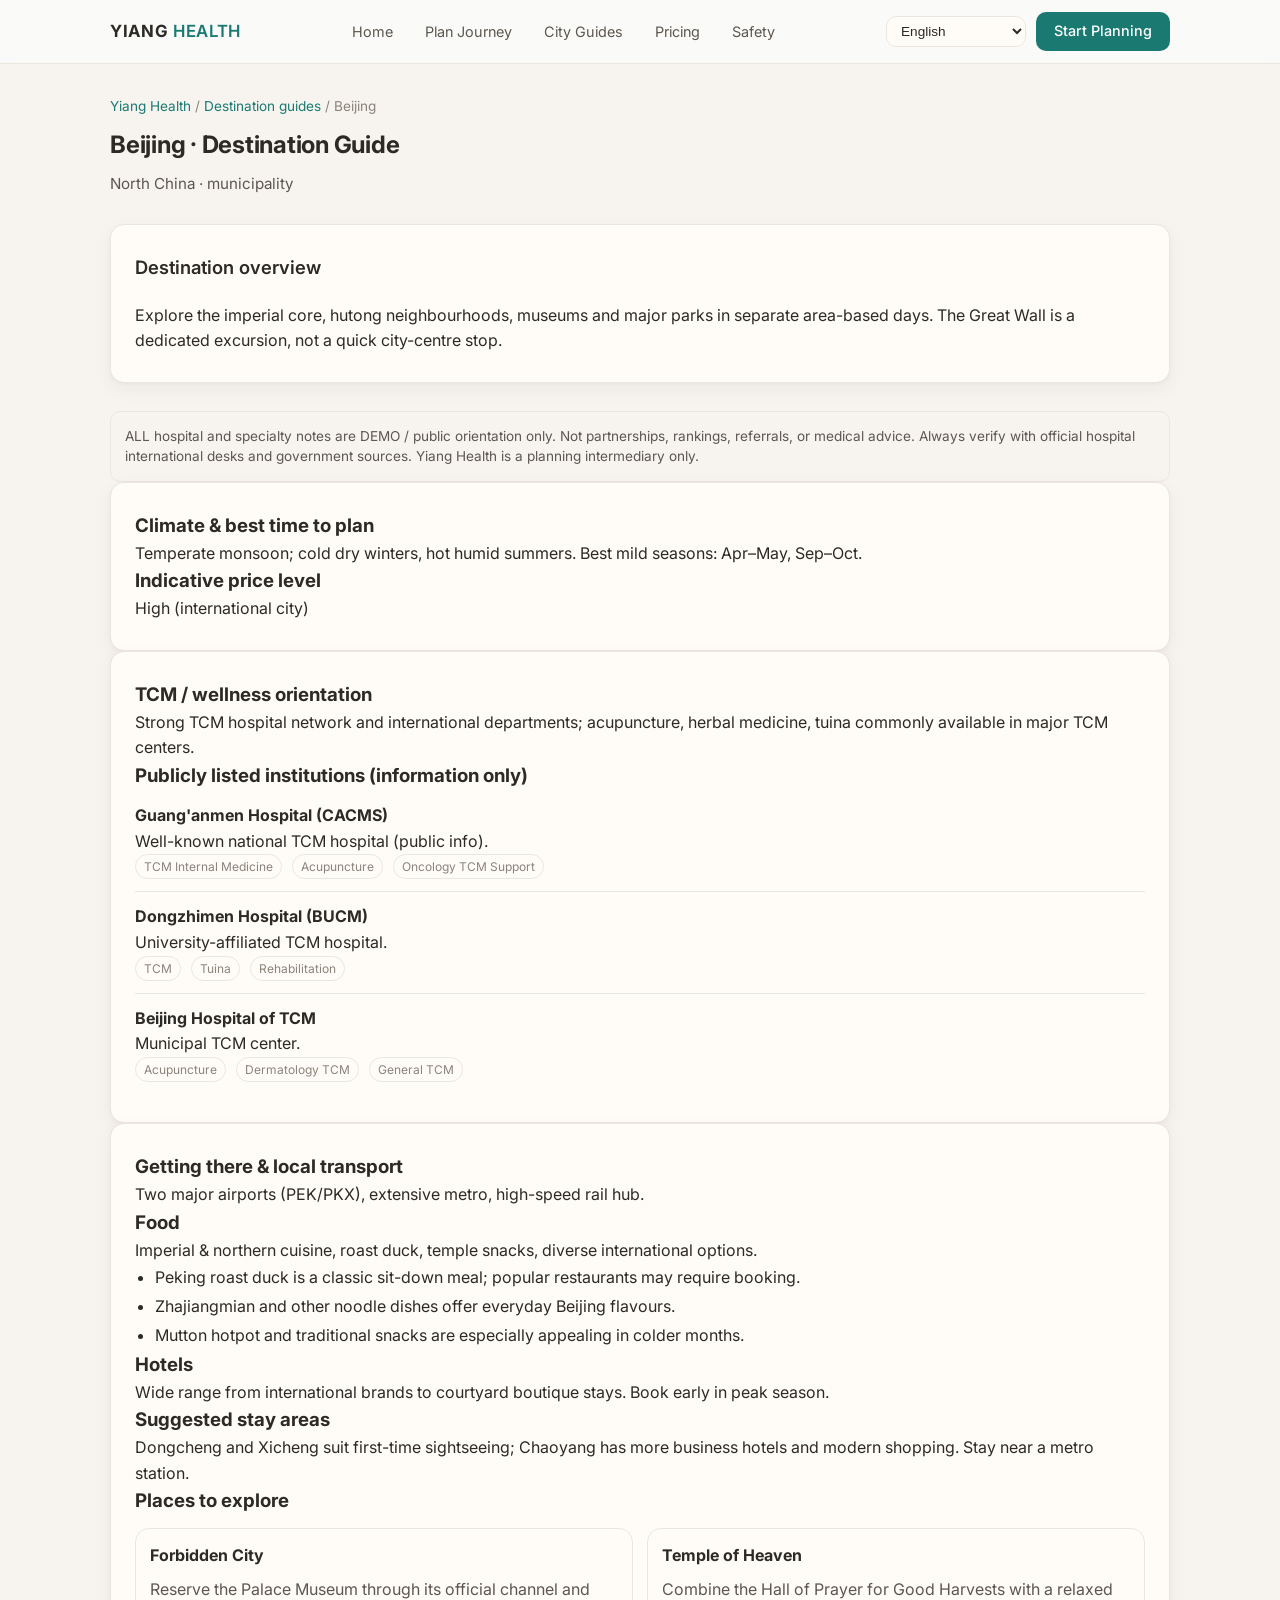
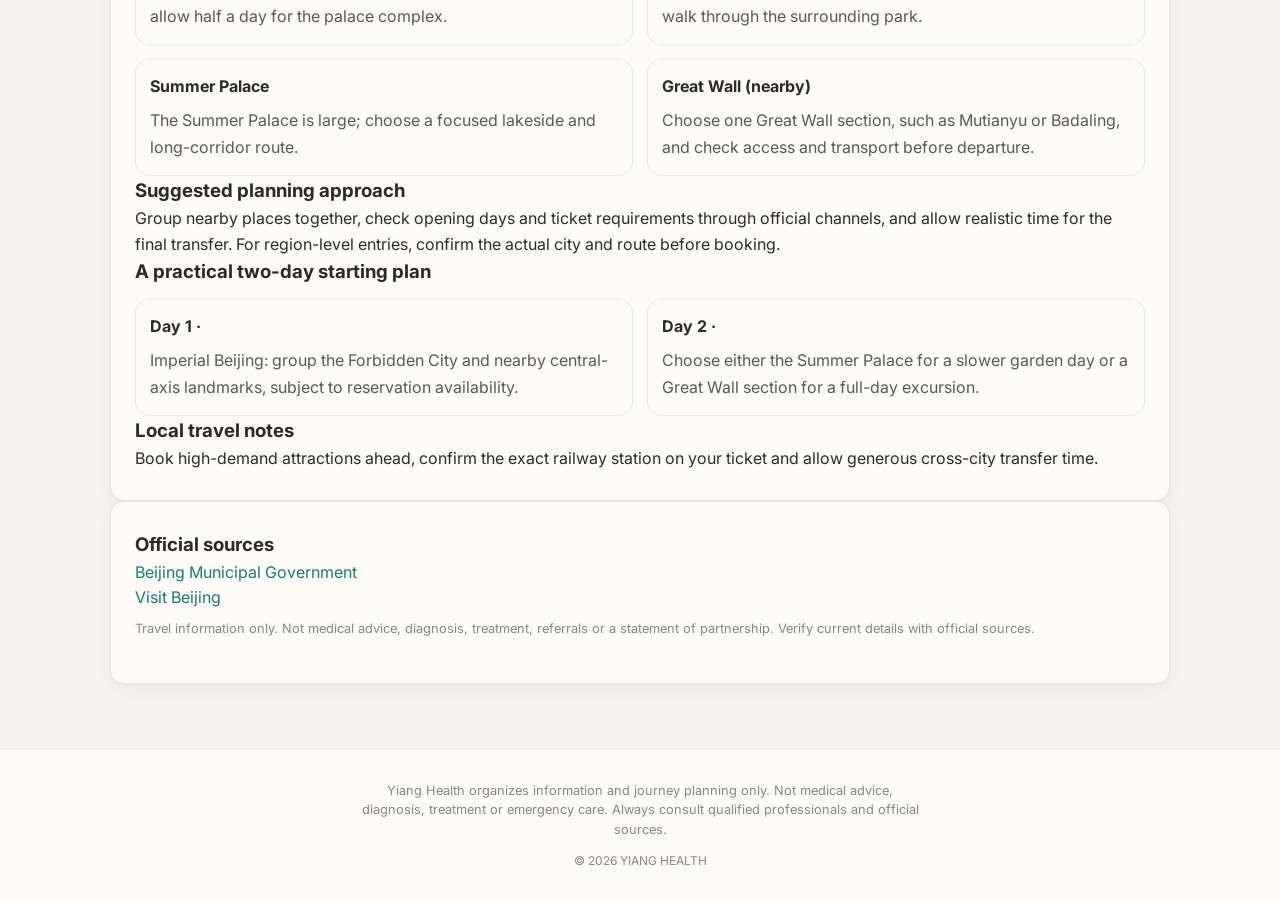
==== commit 0619a498: "Add detailed guides for all 18 pilot regions" ====
--- a/city.html
+++ b/city.html
@@ -3,11 +3,12 @@
 <head>
   <meta charset="UTF-8">
   <meta name="viewport" content="width=device-width, initial-scale=1, viewport-fit=cover">
-  <meta name="description" content="Pilot city detail — TCM orientation, climate, food, transport, hotels. Yiang Health planning intermediary. Not medical advice.">
+  <meta name="description" content="Detailed destination guide with climate, transport, local food, places to explore, accommodation notes and public information sources. Not medical advice.">
   <meta name="theme-color" content="#1a7a72">
-  <title>City Guide — Yiang Health</title>
+  <title>Destination Guide — Yiang Health</title>
   <link rel="manifest" href="manifest.json">
   <link rel="stylesheet" href="style.css">
+  <style>.guide-attraction-grid{display:grid;grid-template-columns:repeat(2,minmax(0,1fr));gap:14px;margin-top:12px}.guide-attraction-card,.guide-itinerary-card{padding:14px;border:1px solid var(--border);border-radius:14px;background:var(--bg-card)}.guide-attraction-card strong,.guide-itinerary-card strong{display:block;margin-bottom:7px}.guide-attraction-card p,.guide-itinerary-card p{margin:0;line-height:1.7;color:var(--text-secondary)}.guide-food-list{padding-left:20px;line-height:1.8}.guide-itinerary-grid{display:grid;grid-template-columns:repeat(2,minmax(0,1fr));gap:14px;margin-top:12px}@media(max-width:640px){.guide-attraction-grid,.guide-itinerary-grid{grid-template-columns:1fr}}</style>
   <link href="https://fonts.googleapis.com/css2?family=Inter:wght@400;500;600;700&display=swap" rel="stylesheet">
 </head>
 <body>
@@ -61,13 +62,13 @@
       } catch(e){ return null; }
     }
 
-    function paywallHtml(){ return '<div class="planner-card paywall-card"><h2>Research entry only</h2><p>This is a brief policy-research entry, not a complete city guide. Yiang Health currently publishes detailed local guides for Jincheng and Linfen only. No local partnership, hospital availability or provider recommendation is implied.</p><p><a href="jincheng-zh.html">Jincheng local guide ↗</a> · <a href="linfen-zh.html">Linfen local guide ↗</a></p></div>'; }
-
-    function render(city, meta){
+    function render(city, meta, extraData){
       const root = document.getElementById('city-root');
-      const unlocked = false;
       const name = L(city.name);
-      document.title = name + ' — Yiang Health';
+      const zh = ['zh-CN','zh-TW'].includes(lang());
+      const T = (en, zhText) => zh ? zhText : en;
+      const extra = extraData || {};
+      document.title = name + ' · ' + T('Destination Guide','目的地指南') + ' — Yiang Health';
 
       let distHtml = '';
       try {
@@ -79,23 +80,19 @@
       } catch(e){}
 
       const preview = `
-        <p class="breadcrumb"><a href="destinations.html">Policy Pilot Research Directory</a> / ${name}</p>
-        <h1 class="section-title">${name}</h1>
+        <p class="breadcrumb"><a href="index.html">Yiang Health</a> / <a href="destinations.html">${T('Destination guides','目的地指南')}</a> / ${name}</p>
+        <h1 class="section-title">${name} · ${T('Destination Guide','目的地详细指南')}</h1>
         <p class="section-sub">${L(city.region)} · ${city.pilotLevel || 'pilot'}</p>
         ${distHtml}
+        <div class="planner-card"><h2>${T('Destination overview','目的地概览')}</h2><p>${L(extra.overview)}</p></div>
         <div class="disclaimer-box"><p>${L(meta.dataDisclaimer)}</p></div>
         <div class="planner-card">
-          <h3>Climate</h3>
+          <h3>${T('Climate &amp; best time to plan','气候与适宜出行季节')}</h3>
           <p>${L(city.climate)}</p>
-          <h3>Price level</h3>
+          <h3>${T('Indicative price level','参考消费水平')}</h3>
           <p>${L(city.priceLevel)}</p>
         </div>`;
 
-      if(!unlocked){
-        root.innerHTML = preview + paywallHtml();
-        wireUnlock();
-        return;
-      }
 
       const hospitals = (city.hospitals||[]).map(h => `
         <div class="hospital-card">
@@ -104,48 +101,33 @@
           <div class="action-meta">${(h.focus||[]).map(f=>`<span class="action-cat">${f}</span>`).join(' ')}</div>
         </div>`).join('');
 
-      const attrs = (city.attractions||[]).map(a => `<li>${L(a)}</li>`).join('');
+      const attractionCards = (city.attractions||[]).map((a,i) => `<div class="guide-attraction-card"><strong>${L(a)}</strong><p>${L((extra.attractionNotes||[])[i]) || T('Check the official destination information before visiting.','出行前请核对景区官方信息。')}</p></div>`).join('');
+      const foodHighlights = (extra.foodHighlights||[]).map(x => `<li>${L(x)}</li>`).join('');
+      const itinerary = ['day1','day2'].filter(k => extra[k]).map((k,i) => `<div class="guide-itinerary-card"><strong>${i===0?T('Day 1','第1天'):T('Day 2','第2天')} · ${L(extra[k].title)||''}</strong><p>${L(extra[k])}</p></div>`).join('');
 
       root.innerHTML = preview + `
         <div class="planner-card">
-          <h3>TCM / wellness orientation</h3>
+          <h3>${T('TCM / wellness orientation','中医药与康养文化概览')}</h3>
           <p>${L(city.tcmFocus)}</p>
-          <h3>Publicly known institutions (DEMO)</h3>
+          <h3>${T('Publicly listed institutions (information only)','公开机构信息（仅供参考）')}</h3>
           ${hospitals || '<p>See official sources.</p>'}
         </div>
         <div class="planner-card">
-          <h3>Transport</h3><p>${L(city.transport)}</p>
-          <h3>Food</h3><p>${L(city.food)}</p>
-          <h3>Hotels</h3><p>${L(city.hotelsNote)}</p>
-          <h3>Attractions</h3><ul>${attrs}</ul>
+          <h3>${T('Getting there &amp; local transport','抵达方式与当地交通')}</h3><p>${L(city.transport)}</p>
+          <h3>${T('Food','当地美食')}</h3><p>${L(city.food)}</p>
+          <ul class="guide-food-list">${foodHighlights}</ul>
+          <h3>${T('Hotels','住宿参考')}</h3><p>${L(city.hotelsNote)}</p>
+          <h3>${T('Suggested stay areas','住宿区域参考')}</h3><p>${L(extra.stayAreas)}</p>
+          <h3>${T('Places to explore','值得探索的目的地')}</h3><div class="guide-attraction-grid">${attractionCards}</div>
+          <h3>${T('Suggested planning approach','行程规划提示')}</h3><p>${T('Group nearby places together, check opening days and ticket requirements through official channels, and allow realistic time for the final transfer. For region-level entries, confirm the actual city and route before booking.','建议按地理位置组合景点，通过官方渠道核对开放日期和门票要求，并为最后一段接驳预留充足时间。省级试点地区请先确认具体城市与路线，再预订交通和住宿。')}</p>
+          <h3>${T('A practical two-day starting plan','两日行程参考')}</h3><div class="guide-itinerary-grid">${itinerary}</div>
+          <h3>${T('Local travel notes','当地出行提示')}</h3><p>${L(extra.practical)}</p>
         </div>
         <div class="planner-card">
-          <h3>Official sources</h3>
+          <h3>${T('Official sources','官方信息来源')}</h3>
           ${(city.officialSources||[]).map(s=>`<div><a href="${s.url}" target="_blank" rel="noopener">${s.name}</a></div>`).join('')}
-          <p class="storage-notice">${city.disclaimer || ''}</p>
+          <p class="storage-notice">${T('Travel information only. Not medical advice, diagnosis, treatment, referrals or a statement of partnership. Verify current details with official sources.','本页面仅提供旅行与公开信息整理，不构成医疗建议、诊断、治疗或转诊，也不代表与相关机构存在合作。具体信息请以官方渠道最新发布为准。')}</p>
         </div>`;
-    }
-
-    function wireUnlock(){
-      const btn = document.getElementById('btn-unlock');
-      if(!btn) return;
-      btn.addEventListener('click', () => {
-        const code = (document.getElementById('unlock-code')||{}).value || '';
-        const r = AccessControl.unlock('essentials', code.trim());
-        if(r.ok){ location.reload(); }
-        else alert(r.message || 'Invalid code');
-      });
-      // fix empty payment urls
-      ['city-pay-ess','city-pay-full'].forEach((id,i)=>{
-        const a = document.getElementById(id);
-        if(!a) return;
-        if(!a.getAttribute('href') || a.getAttribute('href')==='#'){
-          a.addEventListener('click', e => {
-            e.preventDefault();
-            alert('Set Stripe Payment Link in modules/config.js (pricing.essentials.paymentUrl / full.paymentUrl), and optional QR images under assets/qr/');
-          });
-        }
-      });
     }
 
     document.addEventListener('DOMContentLoaded', async () => {
@@ -156,7 +138,9 @@
       if(!data){ document.getElementById('city-root').innerHTML = '<p>Failed to load data.</p>'; return; }
       const city = (data.pilots||[]).find(c => c.id === id);
       if(!city){ document.getElementById('city-root').innerHTML = '<p>City not found. <a href="destinations.html">Back</a></p>'; return; }
-      render(city, data);
+      let guideData = {};
+      try { guideData = await (await fetch('data/guide-details.json')).json(); } catch(e) { guideData = {}; }
+      render(city, data, guideData[city.id] || {});
     });
   })();
   if ('serviceWorker' in navigator) navigator.serviceWorker.register('service-worker.js').catch(()=>{});
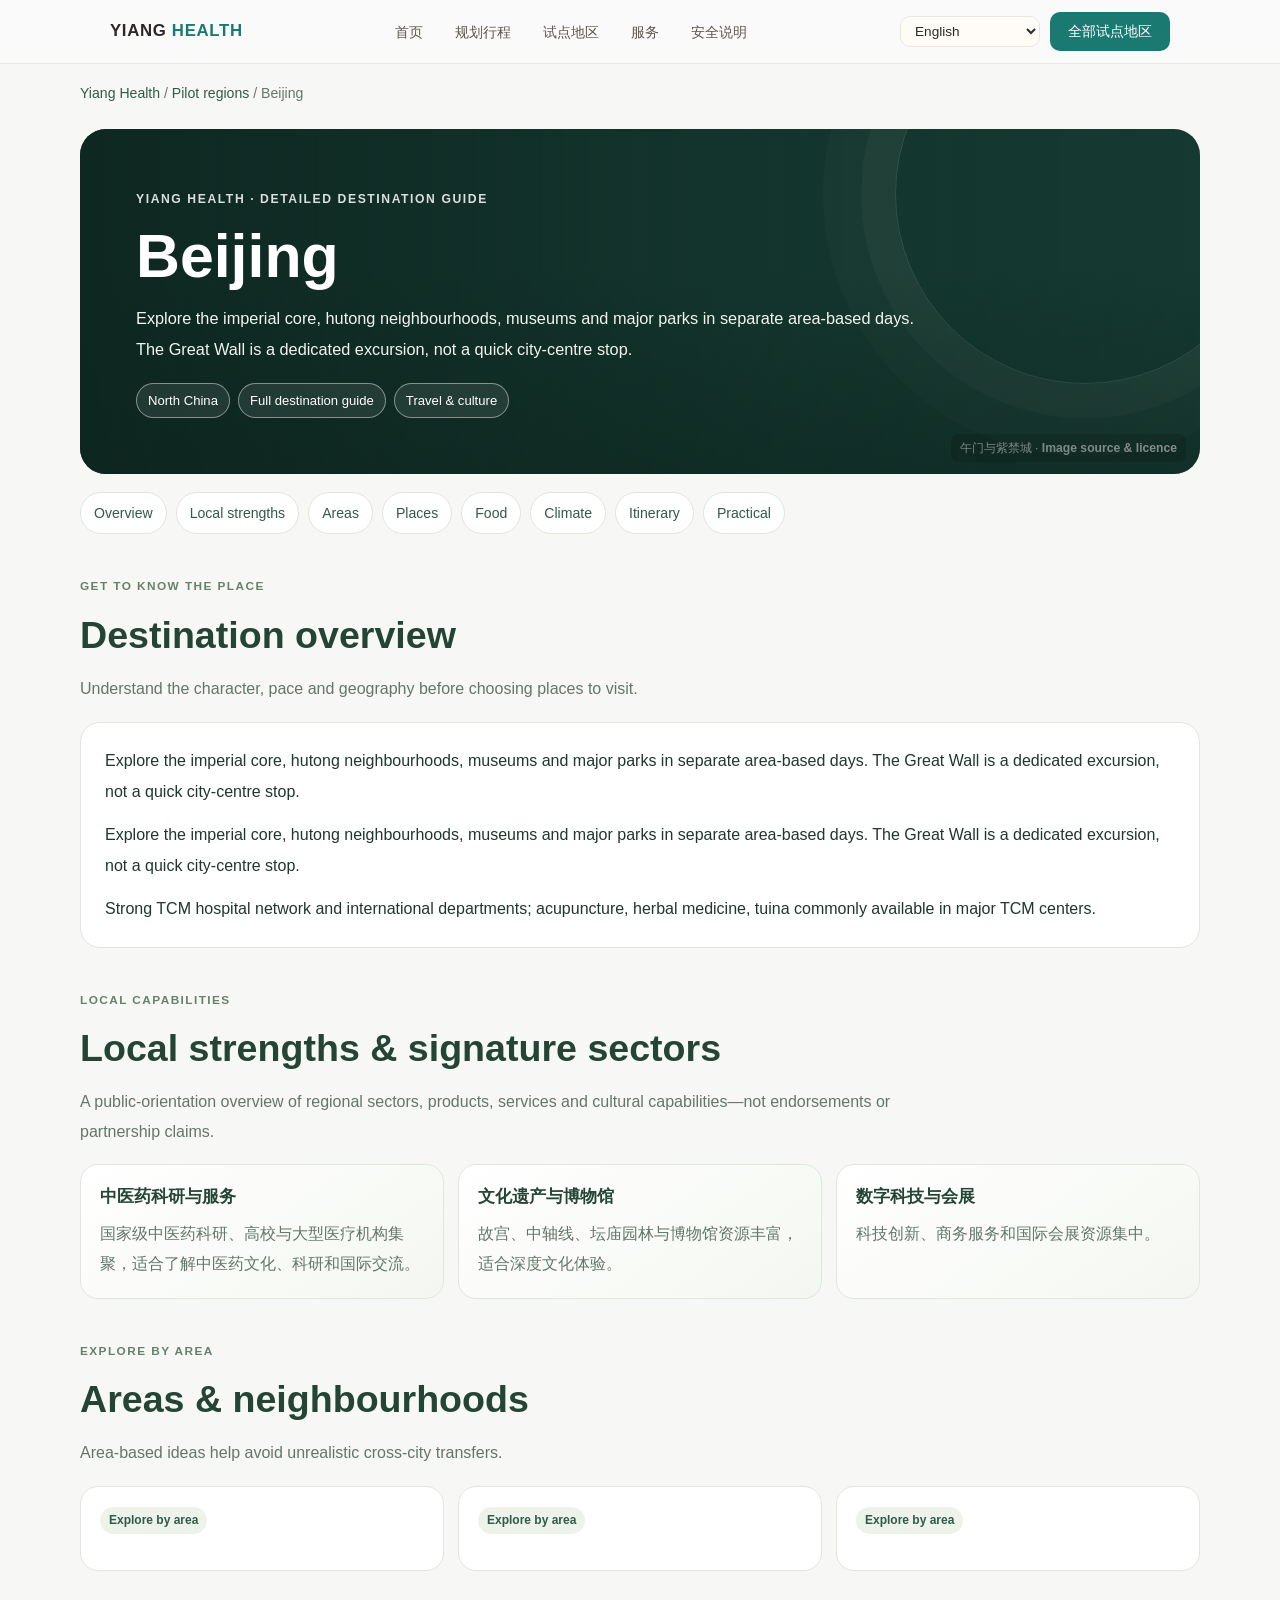
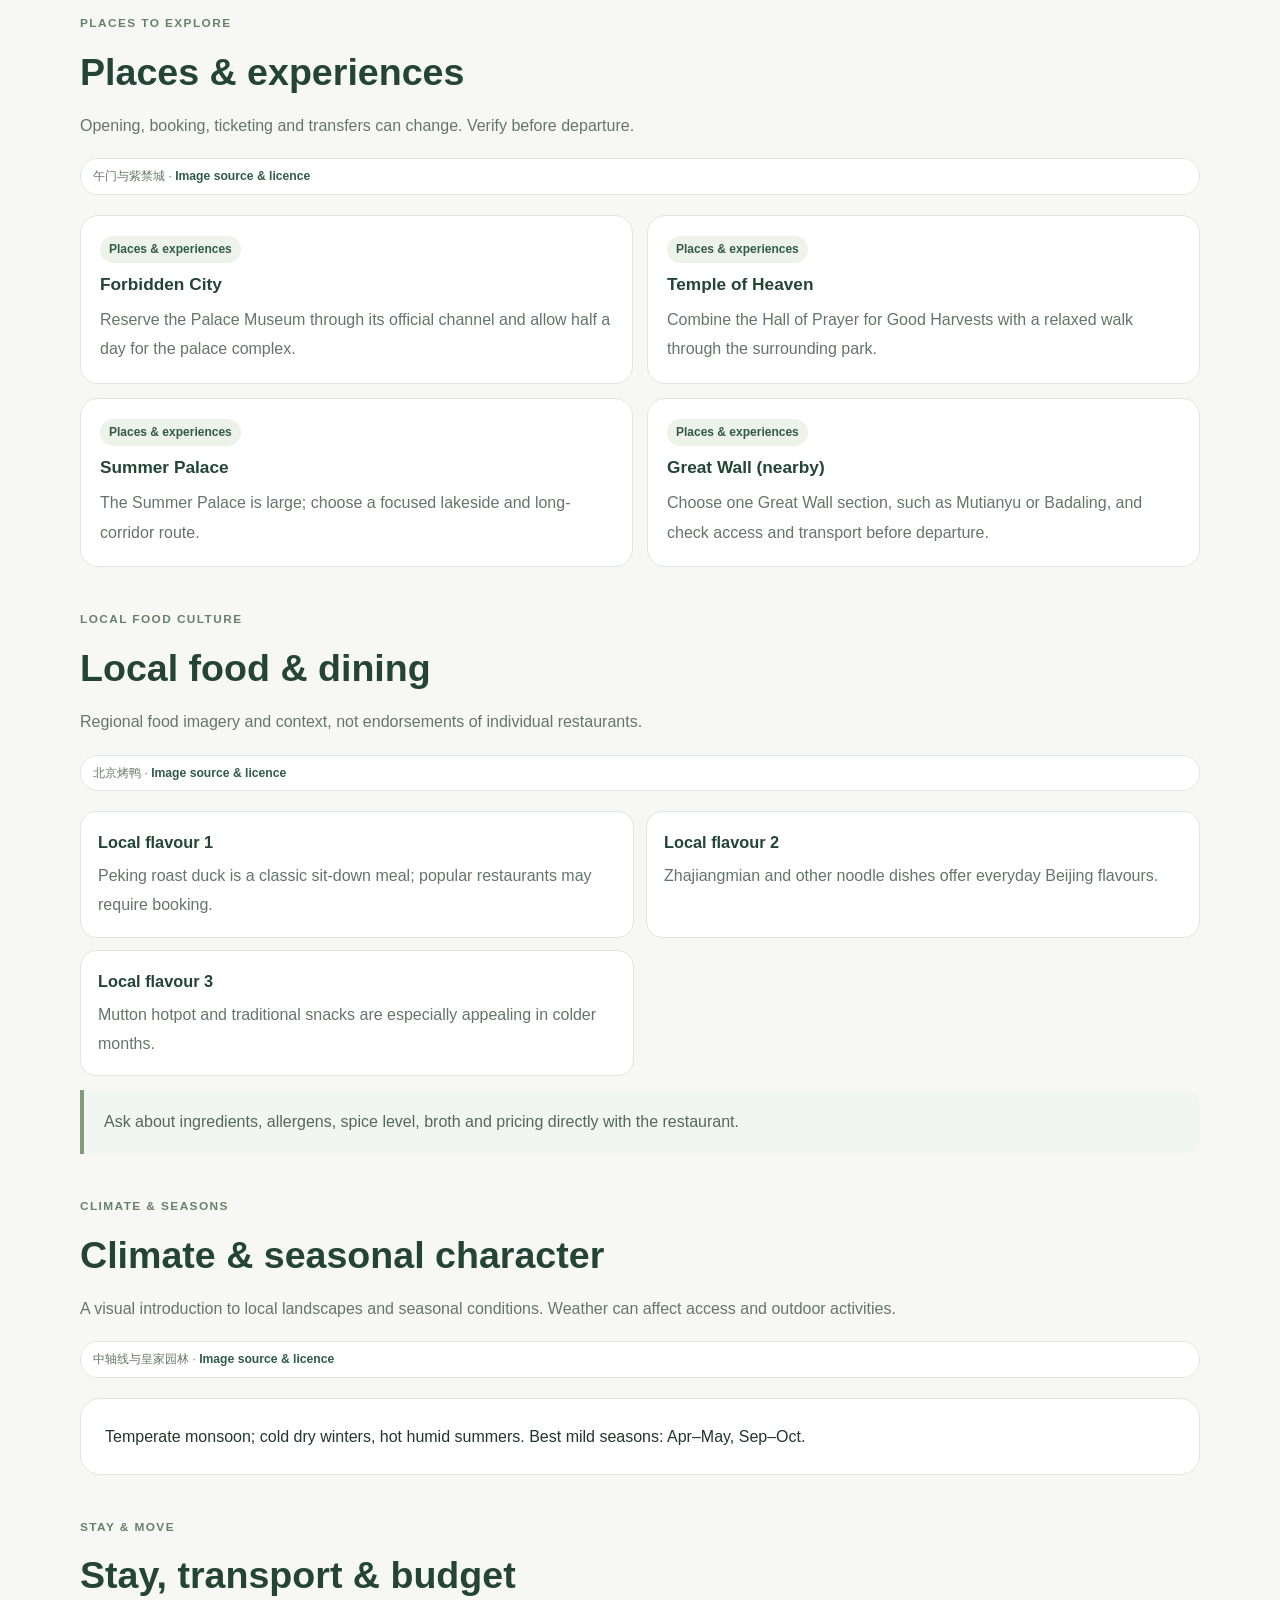
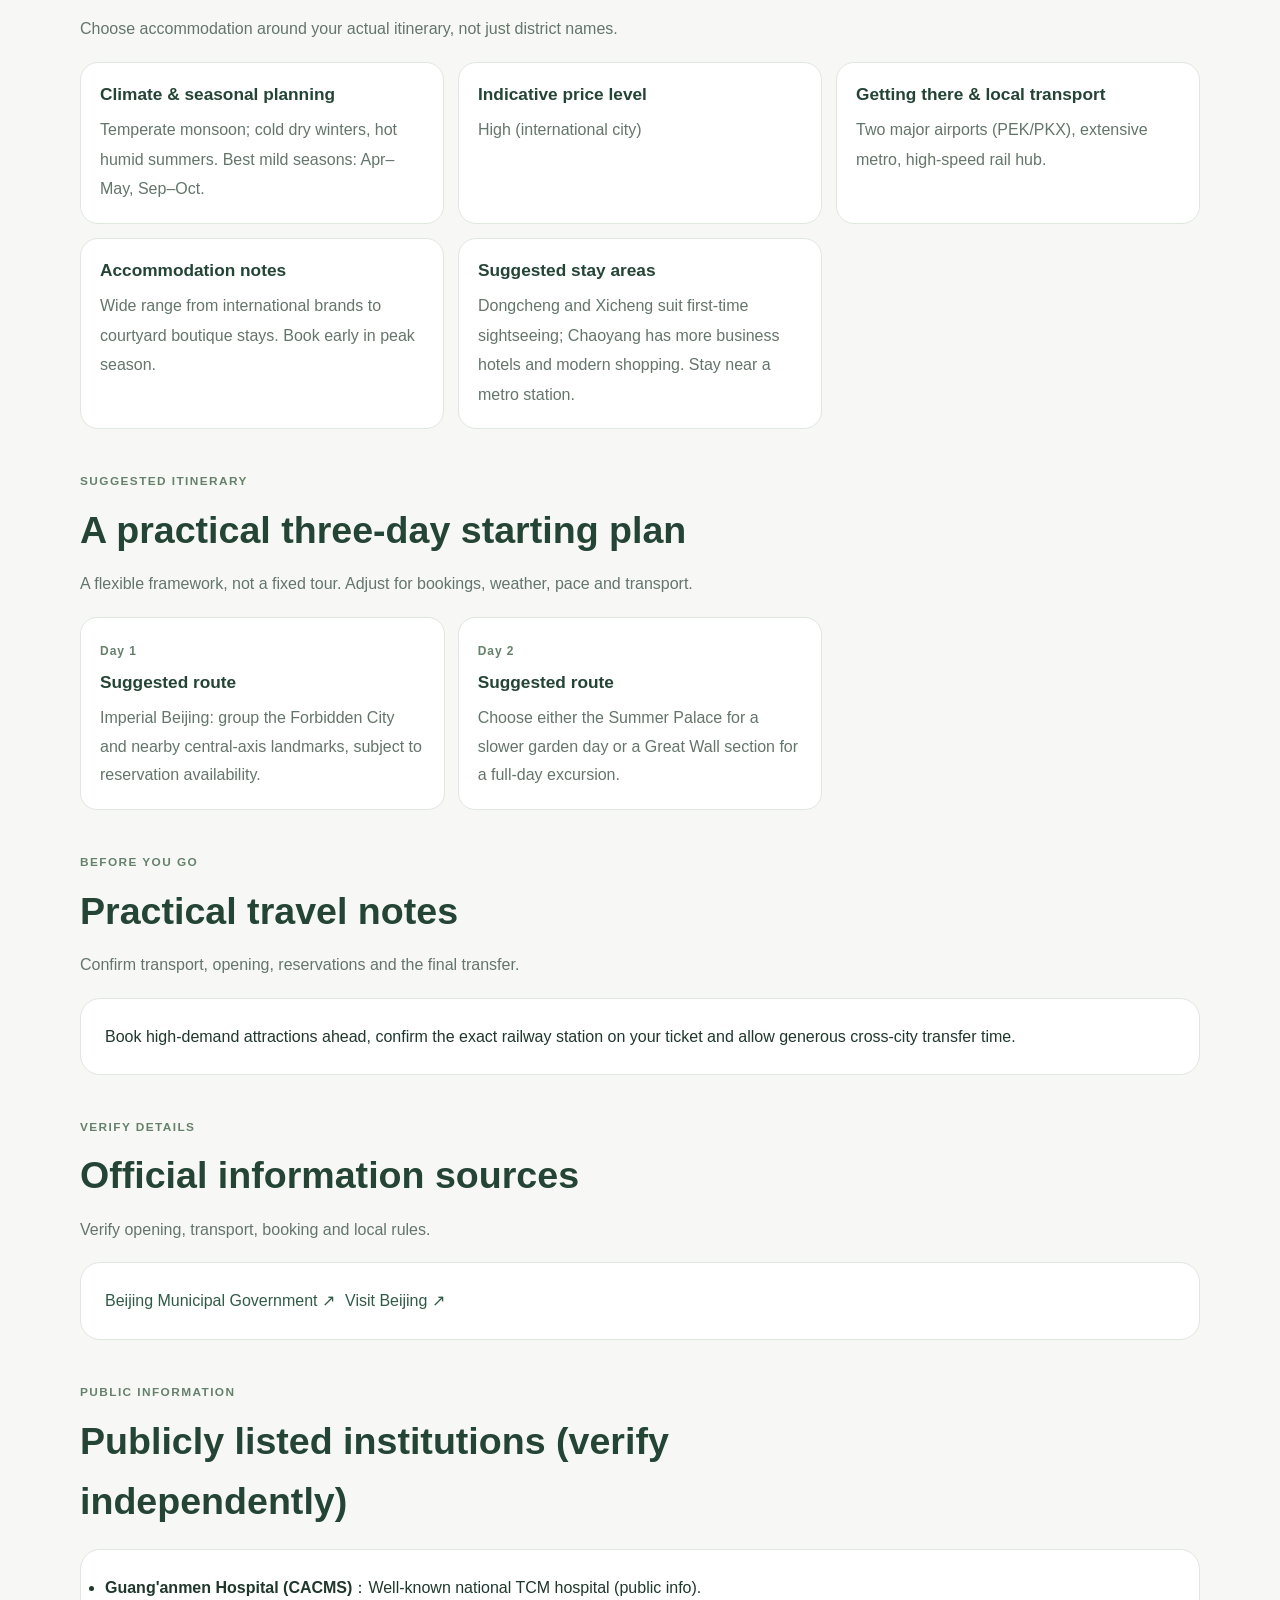
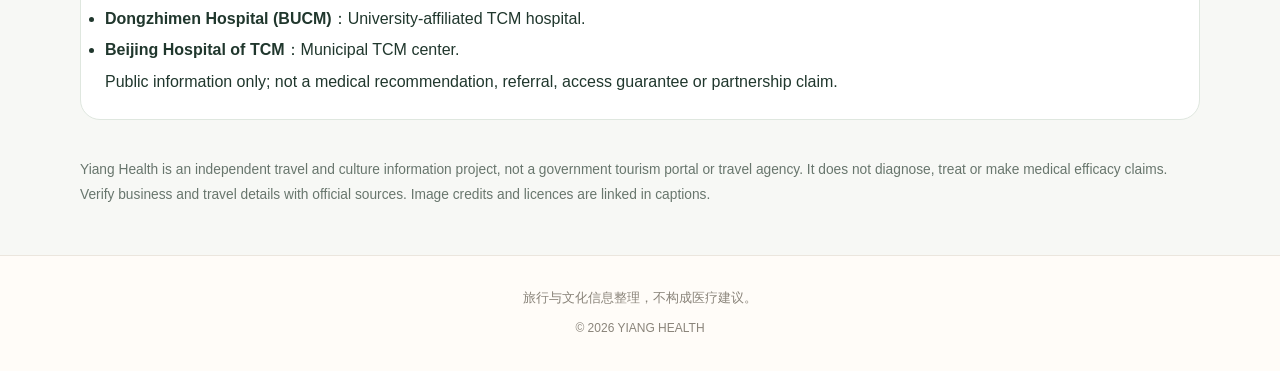
==== commit 3bd49928: "Publish expanded 18-region Yiang Health guides" ====
--- a/city.html
+++ b/city.html
@@ -1,149 +1,11 @@
 <!DOCTYPE html>
-<html lang="en">
-<head>
-  <meta charset="UTF-8">
-  <meta name="viewport" content="width=device-width, initial-scale=1, viewport-fit=cover">
-  <meta name="description" content="Detailed destination guide with climate, transport, local food, places to explore, accommodation notes and public information sources. Not medical advice.">
-  <meta name="theme-color" content="#1a7a72">
-  <title>Destination Guide — Yiang Health</title>
-  <link rel="manifest" href="manifest.json">
-  <link rel="stylesheet" href="style.css">
-  <style>.guide-attraction-grid{display:grid;grid-template-columns:repeat(2,minmax(0,1fr));gap:14px;margin-top:12px}.guide-attraction-card,.guide-itinerary-card{padding:14px;border:1px solid var(--border);border-radius:14px;background:var(--bg-card)}.guide-attraction-card strong,.guide-itinerary-card strong{display:block;margin-bottom:7px}.guide-attraction-card p,.guide-itinerary-card p{margin:0;line-height:1.7;color:var(--text-secondary)}.guide-food-list{padding-left:20px;line-height:1.8}.guide-itinerary-grid{display:grid;grid-template-columns:repeat(2,minmax(0,1fr));gap:14px;margin-top:12px}@media(max-width:640px){.guide-attraction-grid,.guide-itinerary-grid{grid-template-columns:1fr}}</style>
-  <link href="https://fonts.googleapis.com/css2?family=Inter:wght@400;500;600;700&display=swap" rel="stylesheet">
-</head>
-<body>
-  <header class="site-header">
-    <div class="header-inner">
-      <a href="index.html" class="logo">YIANG <span>HEALTH</span></a>
-      <button class="nav-toggle" aria-label="Menu" type="button"><span></span><span></span><span></span></button>
-      <ul class="nav-links">
-        <li><a href="index.html" data-i18n="nav_home">Home</a></li>
-        <li><a href="planner.html" data-i18n="nav_planner">Plan Journey</a></li>
-        <li><a href="destinations.html" data-i18n="nav_destinations">Pilot Cities</a></li>
-        <li><a href="pricing.html" data-i18n="nav_pricing">Pricing</a></li>
-        <li><a href="safety.html" data-i18n="nav_safety">Safety</a></li>
-      </ul>
-      <div class="header-actions">
-        <select id="lang-select" aria-label="Language"></select>
-        <a href="pricing.html" class="btn btn-primary" data-i18n="nav_start">Start Planning</a>
-      </div>
-    </div>
-  </header>
-
-  <main class="main">
-    <div class="city-page" id="city-root">
-      <p class="section-sub">Loading…</p>
-    </div>
-  </main>
-
-  <footer class="site-footer">
-    <div class="footer-inner">
-      <p class="footer-disclaimer" data-i18n="footer_disclaimer">Yiang Health organizes information and journey planning only. Not medical advice.</p>
-      <p class="footer-copy">© 2026 YIANG HEALTH</p>
-    </div>
-  </footer>
-
-  <script src="modules/config.js"></script>
-  <script src="modules/data.js"></script>
-  <script src="modules/safety.js"></script>
-  <script src="modules/i18n.js"></script>
-  <script src="modules/access.js"></script>
-  <script src="modules/wellness.js"></script>
-  <script src="script.js"></script>
-  <script>
-  (function(){
-    function lang(){ return (window.I18n && I18n.getCurrentLang()) || 'en'; }
-    function L(obj){ if(!obj) return ''; if(typeof obj==='string') return obj; return obj[lang()] || obj.en || obj['zh-CN'] || ''; }
-
-    async function loadPilots(){
-      try {
-        const r = await fetch('data/pilots.json');
-        return await r.json();
-      } catch(e){ return null; }
-    }
-
-    function render(city, meta, extraData){
-      const root = document.getElementById('city-root');
-      const name = L(city.name);
-      const zh = ['zh-CN','zh-TW'].includes(lang());
-      const T = (en, zhText) => zh ? zhText : en;
-      const extra = extraData || {};
-      document.title = name + ' · ' + T('Destination Guide','目的地指南') + ' — Yiang Health';
-
-      let distHtml = '';
-      try {
-        const home = JSON.parse(localStorage.getItem('yiang_home_coords')||'null');
-        if(home && city.coords){
-          const km = AccessControl.distanceKm(home.lat, home.lon, city.coords[0], city.coords[1]);
-          distHtml = `<p class="city-dist">Approx. distance from your saved location: <strong>${km} km</strong> (great-circle, not flight path).</p>`;
-        }
-      } catch(e){}
-
-      const preview = `
-        <p class="breadcrumb"><a href="index.html">Yiang Health</a> / <a href="destinations.html">${T('Destination guides','目的地指南')}</a> / ${name}</p>
-        <h1 class="section-title">${name} · ${T('Destination Guide','目的地详细指南')}</h1>
-        <p class="section-sub">${L(city.region)} · ${city.pilotLevel || 'pilot'}</p>
-        ${distHtml}
-        <div class="planner-card"><h2>${T('Destination overview','目的地概览')}</h2><p>${L(extra.overview)}</p></div>
-        <div class="disclaimer-box"><p>${L(meta.dataDisclaimer)}</p></div>
-        <div class="planner-card">
-          <h3>${T('Climate &amp; best time to plan','气候与适宜出行季节')}</h3>
-          <p>${L(city.climate)}</p>
-          <h3>${T('Indicative price level','参考消费水平')}</h3>
-          <p>${L(city.priceLevel)}</p>
-        </div>`;
-
-
-      const hospitals = (city.hospitals||[]).map(h => `
-        <div class="hospital-card">
-          <strong>${L(h.name)}</strong>
-          <div class="note">${L(h.note)}</div>
-          <div class="action-meta">${(h.focus||[]).map(f=>`<span class="action-cat">${f}</span>`).join(' ')}</div>
-        </div>`).join('');
-
-      const attractionCards = (city.attractions||[]).map((a,i) => `<div class="guide-attraction-card"><strong>${L(a)}</strong><p>${L((extra.attractionNotes||[])[i]) || T('Check the official destination information before visiting.','出行前请核对景区官方信息。')}</p></div>`).join('');
-      const foodHighlights = (extra.foodHighlights||[]).map(x => `<li>${L(x)}</li>`).join('');
-      const itinerary = ['day1','day2'].filter(k => extra[k]).map((k,i) => `<div class="guide-itinerary-card"><strong>${i===0?T('Day 1','第1天'):T('Day 2','第2天')} · ${L(extra[k].title)||''}</strong><p>${L(extra[k])}</p></div>`).join('');
-
-      root.innerHTML = preview + `
-        <div class="planner-card">
-          <h3>${T('TCM / wellness orientation','中医药与康养文化概览')}</h3>
-          <p>${L(city.tcmFocus)}</p>
-          <h3>${T('Publicly listed institutions (information only)','公开机构信息（仅供参考）')}</h3>
-          ${hospitals || '<p>See official sources.</p>'}
-        </div>
-        <div class="planner-card">
-          <h3>${T('Getting there &amp; local transport','抵达方式与当地交通')}</h3><p>${L(city.transport)}</p>
-          <h3>${T('Food','当地美食')}</h3><p>${L(city.food)}</p>
-          <ul class="guide-food-list">${foodHighlights}</ul>
-          <h3>${T('Hotels','住宿参考')}</h3><p>${L(city.hotelsNote)}</p>
-          <h3>${T('Suggested stay areas','住宿区域参考')}</h3><p>${L(extra.stayAreas)}</p>
-          <h3>${T('Places to explore','值得探索的目的地')}</h3><div class="guide-attraction-grid">${attractionCards}</div>
-          <h3>${T('Suggested planning approach','行程规划提示')}</h3><p>${T('Group nearby places together, check opening days and ticket requirements through official channels, and allow realistic time for the final transfer. For region-level entries, confirm the actual city and route before booking.','建议按地理位置组合景点，通过官方渠道核对开放日期和门票要求，并为最后一段接驳预留充足时间。省级试点地区请先确认具体城市与路线，再预订交通和住宿。')}</p>
-          <h3>${T('A practical two-day starting plan','两日行程参考')}</h3><div class="guide-itinerary-grid">${itinerary}</div>
-          <h3>${T('Local travel notes','当地出行提示')}</h3><p>${L(extra.practical)}</p>
-        </div>
-        <div class="planner-card">
-          <h3>${T('Official sources','官方信息来源')}</h3>
-          ${(city.officialSources||[]).map(s=>`<div><a href="${s.url}" target="_blank" rel="noopener">${s.name}</a></div>`).join('')}
-          <p class="storage-notice">${T('Travel information only. Not medical advice, diagnosis, treatment, referrals or a statement of partnership. Verify current details with official sources.','本页面仅提供旅行与公开信息整理，不构成医疗建议、诊断、治疗或转诊，也不代表与相关机构存在合作。具体信息请以官方渠道最新发布为准。')}</p>
-        </div>`;
-    }
-
-    document.addEventListener('DOMContentLoaded', async () => {
-      if(window.I18n) I18n.init();
-      const params = new URLSearchParams(location.search);
-      const id = params.get('id') || 'beijing';
-      const data = await loadPilots();
-      if(!data){ document.getElementById('city-root').innerHTML = '<p>Failed to load data.</p>'; return; }
-      const city = (data.pilots||[]).find(c => c.id === id);
-      if(!city){ document.getElementById('city-root').innerHTML = '<p>City not found. <a href="destinations.html">Back</a></p>'; return; }
-      let guideData = {};
-      try { guideData = await (await fetch('data/guide-details.json')).json(); } catch(e) { guideData = {}; }
-      render(city, data, guideData[city.id] || {});
-    });
-  })();
-  if ('serviceWorker' in navigator) navigator.serviceWorker.register('service-worker.js').catch(()=>{});
-  </script>
-</body>
-</html>
+<html lang="zh-CN"><head>
+<meta charset="UTF-8"><meta name="viewport" content="width=device-width, initial-scale=1, viewport-fit=cover">
+<meta name="description" content="Yiang Health detailed pilot destination guide: local culture, attractions, food, seasonal planning and practical travel notes.">
+<meta name="theme-color" content="#173e35"><title>目的地详细指南｜Yiang Health</title>
+<link rel="stylesheet" href="style.css"><link rel="stylesheet" href="city-guide.css">
+</head><body>
+<header class="site-header"><div class="header-inner"><a href="index.html" class="logo">YIANG <span>HEALTH</span></a><button class="nav-toggle" aria-label="Menu" type="button"><span></span><span></span><span></span></button><ul class="nav-links"><li><a href="index.html">首页</a></li><li><a href="planner.html">规划行程</a></li><li><a href="destinations.html">试点地区</a></li><li><a href="pricing.html">服务</a></li><li><a href="safety.html">安全说明</a></li></ul><div class="header-actions"><select id="lang-select" aria-label="语言"></select><a href="destinations.html" class="btn btn-primary">全部试点地区</a></div></div></header>
+<main class="guide-wrap" id="guide-root"><p class="guide-note">正在加载目的地资料…</p></main>
+<footer class="site-footer"><div class="footer-inner"><p class="footer-disclaimer">旅行与文化信息整理，不构成医疗建议。</p><p class="footer-copy">© 2026 YIANG HEALTH</p></div></footer>
+<script src="modules/config.js"></script><script src="modules/data.js"></script><script src="modules/safety.js"></script><script src="modules/i18n.js"></script><script src="modules/access.js"></script><script src="modules/wellness.js"></script><script src="script.js"></script><script src="modules/city-guide.js"></script></body></html>
--- a/style.css
+++ b/style.css
@@ -1546,3 +1546,23 @@
 @media(max-width:768px){.header-actions{gap:6px;min-width:0;flex:0 1 auto}#lang-select{width:84px;max-width:84px;min-width:0;padding:5px 5px;font-size:.72rem}.header-actions .btn{padding:6px 7px;font-size:.72rem;white-space:nowrap}}
 
 .photo-credit{margin:12px 0 0;color:var(--muted,#68786c);font-size:.78rem;line-height:1.6}.photo-credit a{color:inherit;text-decoration:underline;text-underline-offset:2px}
+
+
+/* Photo landmark cards on the 18-region destination index */
+.city-grid { grid-template-columns: repeat(auto-fill, minmax(250px, 1fr)); gap: 20px; }
+.city-card.city-card-landmark { position:relative; display:flex; min-height:300px; aspect-ratio:4/3; padding:0; overflow:hidden; isolation:isolate; border:1px solid rgba(255,255,255,.24); border-radius:20px; background:#23463c; color:#fff; box-shadow:0 12px 30px rgba(20,45,36,.14); }
+.city-card-landmark .city-card-image { position:absolute; inset:0; z-index:-2; width:100%; height:100%; object-fit:cover; transition:transform .55s cubic-bezier(.2,.7,.2,1); }
+.city-card-landmark .city-card-image-fallback { background:linear-gradient(135deg,#294d42,#78927a); }
+.city-card-landmark .city-card-shade { position:absolute; inset:0; z-index:-1; background:linear-gradient(180deg,rgba(8,24,20,.12) 0%,rgba(8,24,20,.12) 32%,rgba(8,24,20,.82) 100%); }
+.city-card-landmark:hover .city-card-image { transform:scale(1.055); }
+.city-card-landmark .city-card-content { display:flex; flex:1; flex-direction:column; justify-content:flex-end; padding:20px; color:#fff; text-align:left; min-width:0; }
+.city-card-landmark .city-card-topline { display:flex; align-items:center; justify-content:space-between; margin-bottom:auto; }
+.city-card-landmark .city-card-region { display:inline-flex; padding:6px 10px; border:1px solid rgba(255,255,255,.45); border-radius:99px; background:rgba(10,28,23,.38); color:#fff; font-size:.76rem; backdrop-filter:blur(8px); }
+.city-card-landmark .city-card-open { display:grid; place-items:center; width:34px; height:34px; border-radius:50%; background:rgba(10,28,23,.42); color:#fff; font-size:1.1rem; }
+.city-card-landmark .city-card-title { display:block; margin-top:78px; color:#fff; font-size:1.55rem; font-weight:750; line-height:1.2; text-shadow:0 2px 12px rgba(0,0,0,.28); }
+.city-card-landmark .city-card-landmark-label { display:block; margin-top:6px; color:#f4e7c8; font-size:.9rem; font-weight:650; }
+.city-card-landmark .city-card-climate { display:block; margin-top:9px; color:rgba(255,255,255,.88); font-size:.78rem; line-height:1.55; }
+.city-card-landmark .city-status { margin-top:12px; padding-top:10px; border-top:1px solid rgba(255,255,255,.28); color:rgba(255,255,255,.86); font-size:.76rem; }
+.city-card-landmark:focus-visible { outline:3px solid #d8b76c; outline-offset:4px; }
+@media(max-width:600px) { .city-grid { grid-template-columns:repeat(2,minmax(0,1fr)); gap:12px; } .city-card.city-card-landmark { min-height:235px; aspect-ratio:3/4; border-radius:15px; } .city-card-landmark .city-card-content { padding:13px; } .city-card-landmark .city-card-title { font-size:1.18rem; margin-top:55px; } .city-card-landmark .city-card-landmark-label { font-size:.78rem; } .city-card-landmark .city-card-climate { font-size:.7rem; } }
+@media(max-width:360px) { .city-grid { grid-template-columns:1fr; } .city-card.city-card-landmark { aspect-ratio:16/10; } }
--- a/city-guide.css
+++ b/city-guide.css
@@ -0,0 +1,37 @@
+:root{--cg-ink:#20372d;--cg-muted:#64756b;--cg-line:#dfe7df;--cg-soft:#f2f6f0;--cg-green:#315b48}
+body{background:#f7f8f5;color:var(--cg-ink)}
+.guide-wrap{width:min(1120px,calc(100% - 32px));margin:0 auto 48px}
+.guide-hero{position:relative;isolation:isolate;overflow:hidden;min-height:330px;margin:24px 0 18px;padding:clamp(24px,5vw,56px);display:flex;align-items:end;border-radius:26px;color:#fff;background:linear-gradient(115deg,#173e35 0%,#2c6452 58%,#91a78b 100%)}
+.guide-hero:after{content:"";position:absolute;z-index:-1;width:380px;height:380px;border:1px solid #ffffff30;border-radius:50%;right:-75px;top:-125px;box-shadow:0 0 0 34px #ffffff0b,0 0 0 72px #ffffff08}
+.guide-hero-inner{max-width:820px}.guide-kicker{font-size:.76rem;letter-spacing:.13em;font-weight:800;opacity:.85}.guide-hero h1{font-size:clamp(2rem,5vw,3.8rem);line-height:1.13;margin:12px 0}.guide-hero p{font-size:1.02rem;line-height:1.9;color:#f0f5ef;max-width:780px;margin:0}.guide-tags{display:flex;flex-wrap:wrap;gap:8px;margin-top:18px}.guide-tags span{padding:6px 11px;border:1px solid #ffffff70;border-radius:99px;background:#ffffff16;font-size:.82rem}
+.guide-breadcrumb{margin:18px 0;color:var(--cg-muted);font-size:.88rem}.guide-breadcrumb a{color:var(--cg-green)}
+.guide-jumps{display:flex;gap:9px;flex-wrap:wrap;margin:18px 0 30px}.guide-jumps a{display:inline-block;padding:9px 13px;border:1px solid var(--cg-line);border-radius:999px;background:#fff;color:var(--cg-green);font-size:.88rem;text-decoration:none}
+.guide-section{margin:38px 0;scroll-margin-top:84px}.guide-head{max-width:850px;margin-bottom:18px}.guide-eyebrow{font-size:.74rem;letter-spacing:.12em;color:#66816b;font-weight:800}.guide-head h2{font-size:clamp(1.55rem,3.6vw,2.35rem);margin:7px 0 9px;color:#244535}.guide-head p,.guide-card p,.guide-note{color:var(--cg-muted);line-height:1.85}
+.guide-overview{padding:22px 24px;border:1px solid var(--cg-line);border-radius:20px;background:#fff;font-size:1rem;line-height:1.95}.guide-overview p{margin:0 0 12px}.guide-overview p:last-child{margin-bottom:0}
+.guide-grid{display:grid;grid-template-columns:repeat(3,minmax(0,1fr));gap:14px}.guide-grid.two{grid-template-columns:repeat(2,minmax(0,1fr))}
+.guide-card{padding:19px;border:1px solid var(--cg-line);border-radius:18px;background:#fff;min-width:0}.guide-card h3{font-size:1.08rem;line-height:1.45;margin:0 0 8px;color:#244535}.guide-card p{margin:0}.guide-label{display:inline-block;margin-bottom:9px;padding:4px 9px;border-radius:99px;background:#edf3e8;color:#315b48;font-size:.75rem;font-weight:750}
+.guide-food-list{display:grid;grid-template-columns:repeat(2,minmax(0,1fr));gap:12px}.guide-food-list article{padding:17px;border:1px solid var(--cg-line);border-radius:16px;background:#fff}.guide-food-list h3{margin:0 0 7px;color:#244535;font-size:1.02rem}.guide-food-list p{margin:0;color:var(--cg-muted);line-height:1.8}
+.guide-callout{padding:17px 20px;border-left:4px solid #819d79;background:var(--cg-soft);border-radius:0 14px 14px 0;color:#53685a;line-height:1.85}
+.guide-plan{display:grid;grid-template-columns:repeat(3,minmax(0,1fr));gap:13px}.guide-plan article{padding:19px;border:1px solid var(--cg-line);border-radius:17px;background:#fff}.guide-plan .day{font-size:.75rem;color:#66816b;font-weight:800;letter-spacing:.08em}.guide-plan h3{margin:7px 0;color:#244535;font-size:1.08rem}.guide-plan p{margin:0;color:var(--cg-muted);line-height:1.8}
+.guide-source a{color:var(--cg-green);margin-right:10px;line-height:2}.guide-disclaimer{font-size:.86rem;color:#68766d;line-height:1.8;margin:34px 0 12px}
+@media(max-width:800px){.guide-grid{grid-template-columns:repeat(2,minmax(0,1fr))}.guide-plan{grid-template-columns:1fr}}
+@media(max-width:560px){.guide-wrap{width:calc(100% - 22px)}.guide-hero{min-height:300px;padding:24px 20px;border-radius:20px}.guide-grid,.guide-grid.two,.guide-food-list{grid-template-columns:1fr}.guide-section{margin:30px 0}.guide-overview{padding:18px}.guide-jumps{gap:7px}.guide-jumps a{font-size:.82rem;padding:8px 11px}}
+/* Photo-led destination guides */
+.guide-photo{position:relative;margin:16px 0 20px;overflow:hidden;border-radius:18px;background:#e7ece5;border:1px solid var(--cg-line)}
+.guide-photo img{display:block;width:100%;height:clamp(210px,32vw,390px);object-fit:cover}
+.guide-photo figcaption{padding:8px 12px;background:#fff;color:#68776d;font-size:.76rem;line-height:1.5}
+.guide-photo figcaption a{color:#315b48;font-weight:700}
+.guide-photo.photo-missing{display:none}
+.guide-hero.has-photo{background:#173e35}
+.guide-hero.has-photo:before{content:"";position:absolute;inset:0;z-index:0;background:linear-gradient(90deg,rgba(12,35,29,.84),rgba(12,35,29,.34) 62%,rgba(12,35,29,.18)),linear-gradient(0deg,rgba(12,35,29,.45),transparent 60%)}
+.guide-hero.has-photo .guide-photo{position:absolute;inset:0;z-index:-1;margin:0;border:0;border-radius:0;background:transparent}
+.guide-hero.has-photo .guide-photo img{height:100%;min-height:330px;object-fit:cover}
+.guide-hero.has-photo .guide-photo figcaption{position:absolute;right:14px;bottom:12px;padding:5px 9px;border-radius:7px;background:#10271f9c;color:#fff}
+.guide-hero.has-photo .guide-photo figcaption a{color:#fff}
+.guide-hero-inner{position:relative;z-index:1}
+.guide-strength-grid{display:grid;grid-template-columns:repeat(3,minmax(0,1fr));gap:14px}
+.guide-strength{padding:19px;border:1px solid var(--cg-line);border-radius:18px;background:linear-gradient(145deg,#fff,#f4f7f1)}
+.guide-strength h3{margin:0 0 8px;color:#244535;font-size:1.05rem}
+.guide-strength p{margin:0;color:var(--cg-muted);line-height:1.85}
+@media(max-width:800px){.guide-strength-grid{grid-template-columns:repeat(2,minmax(0,1fr))}}
+@media(max-width:560px){.guide-strength-grid{grid-template-columns:1fr}.guide-photo img{height:230px}.guide-hero.has-photo .guide-photo img{height:100%}}
